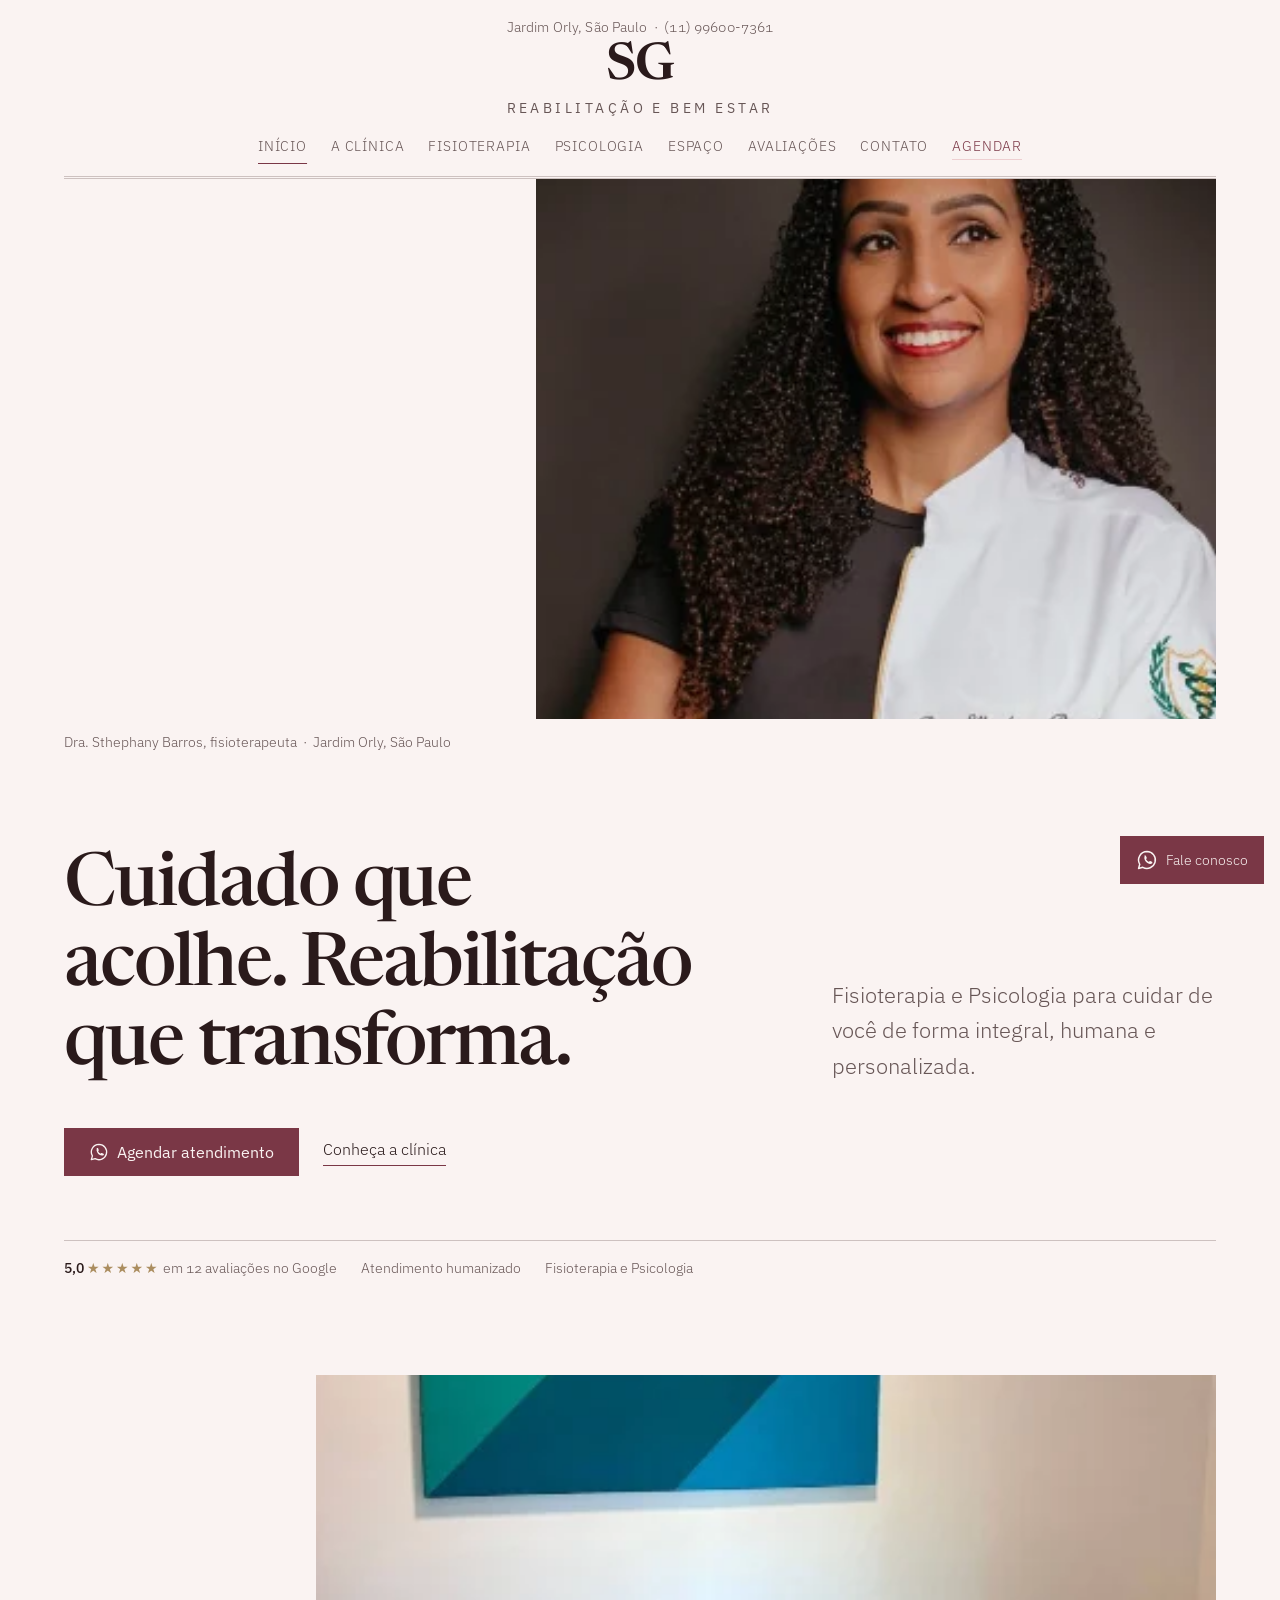
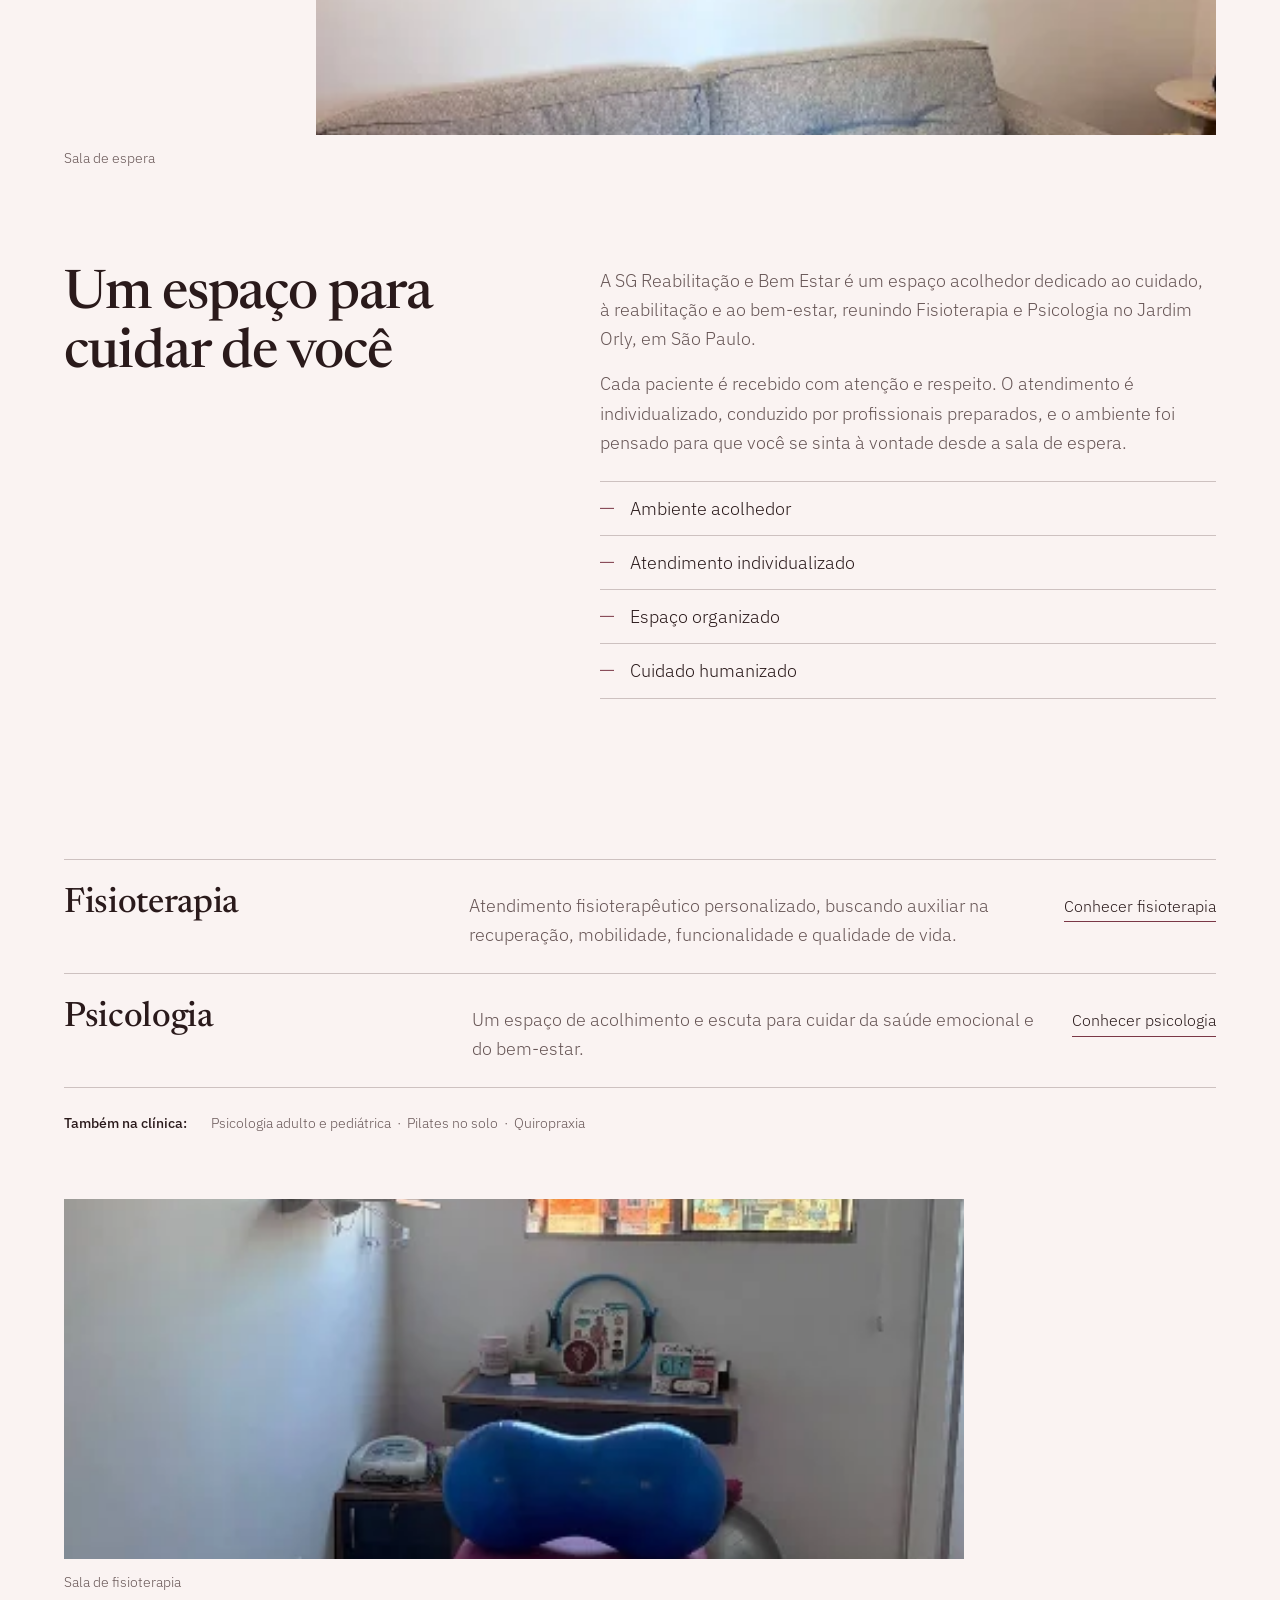
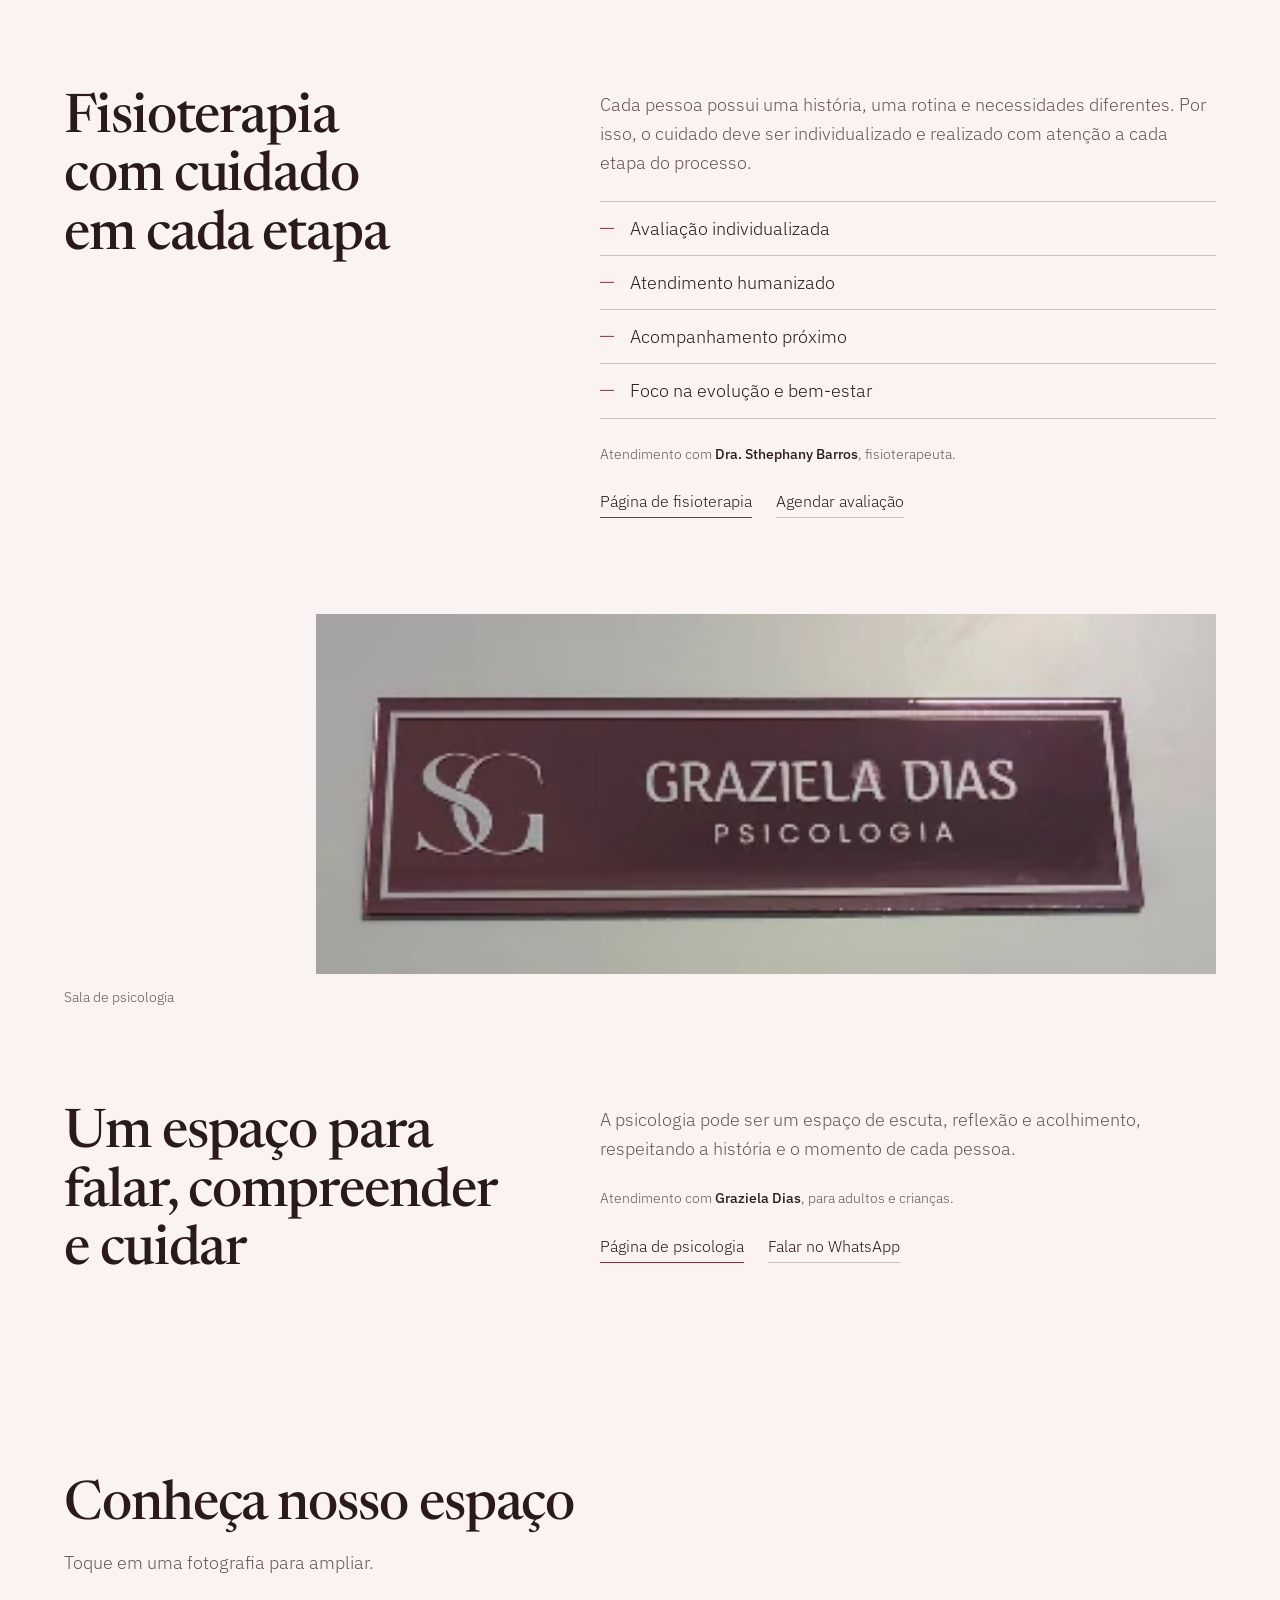
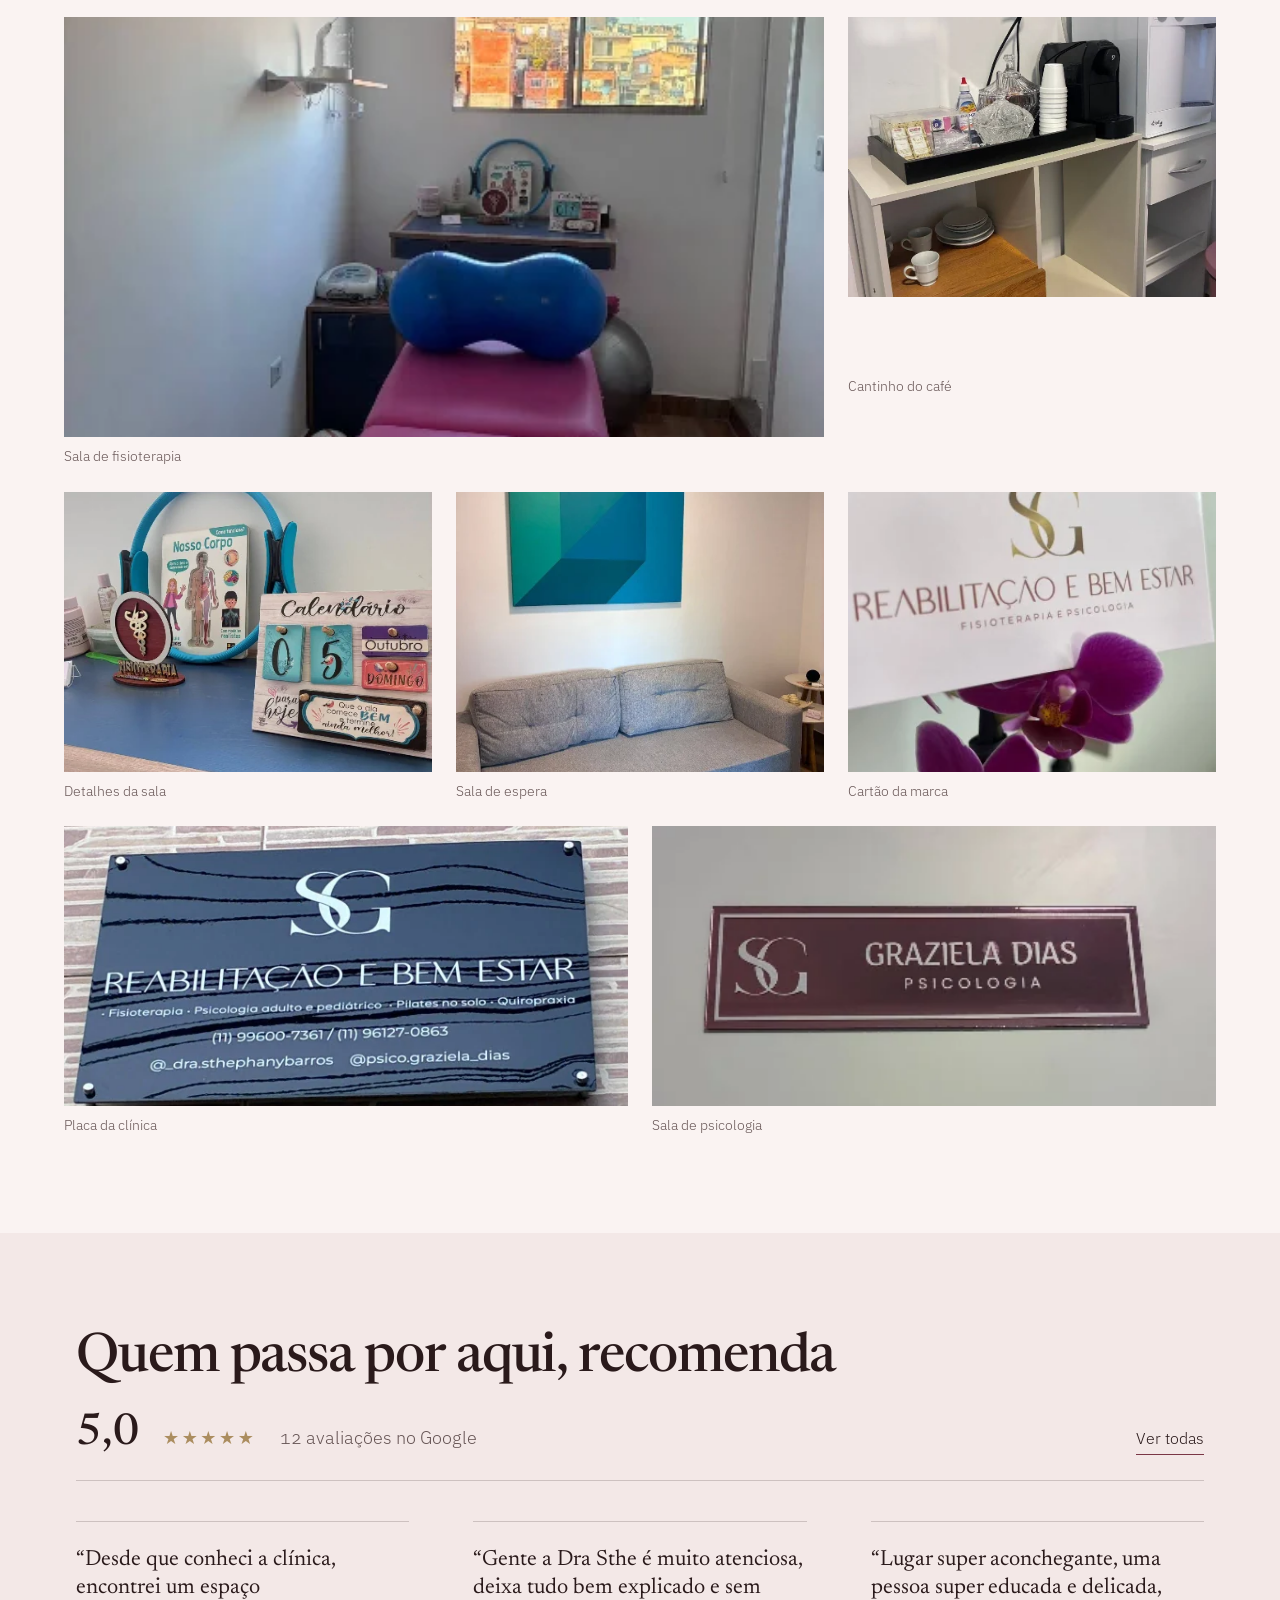
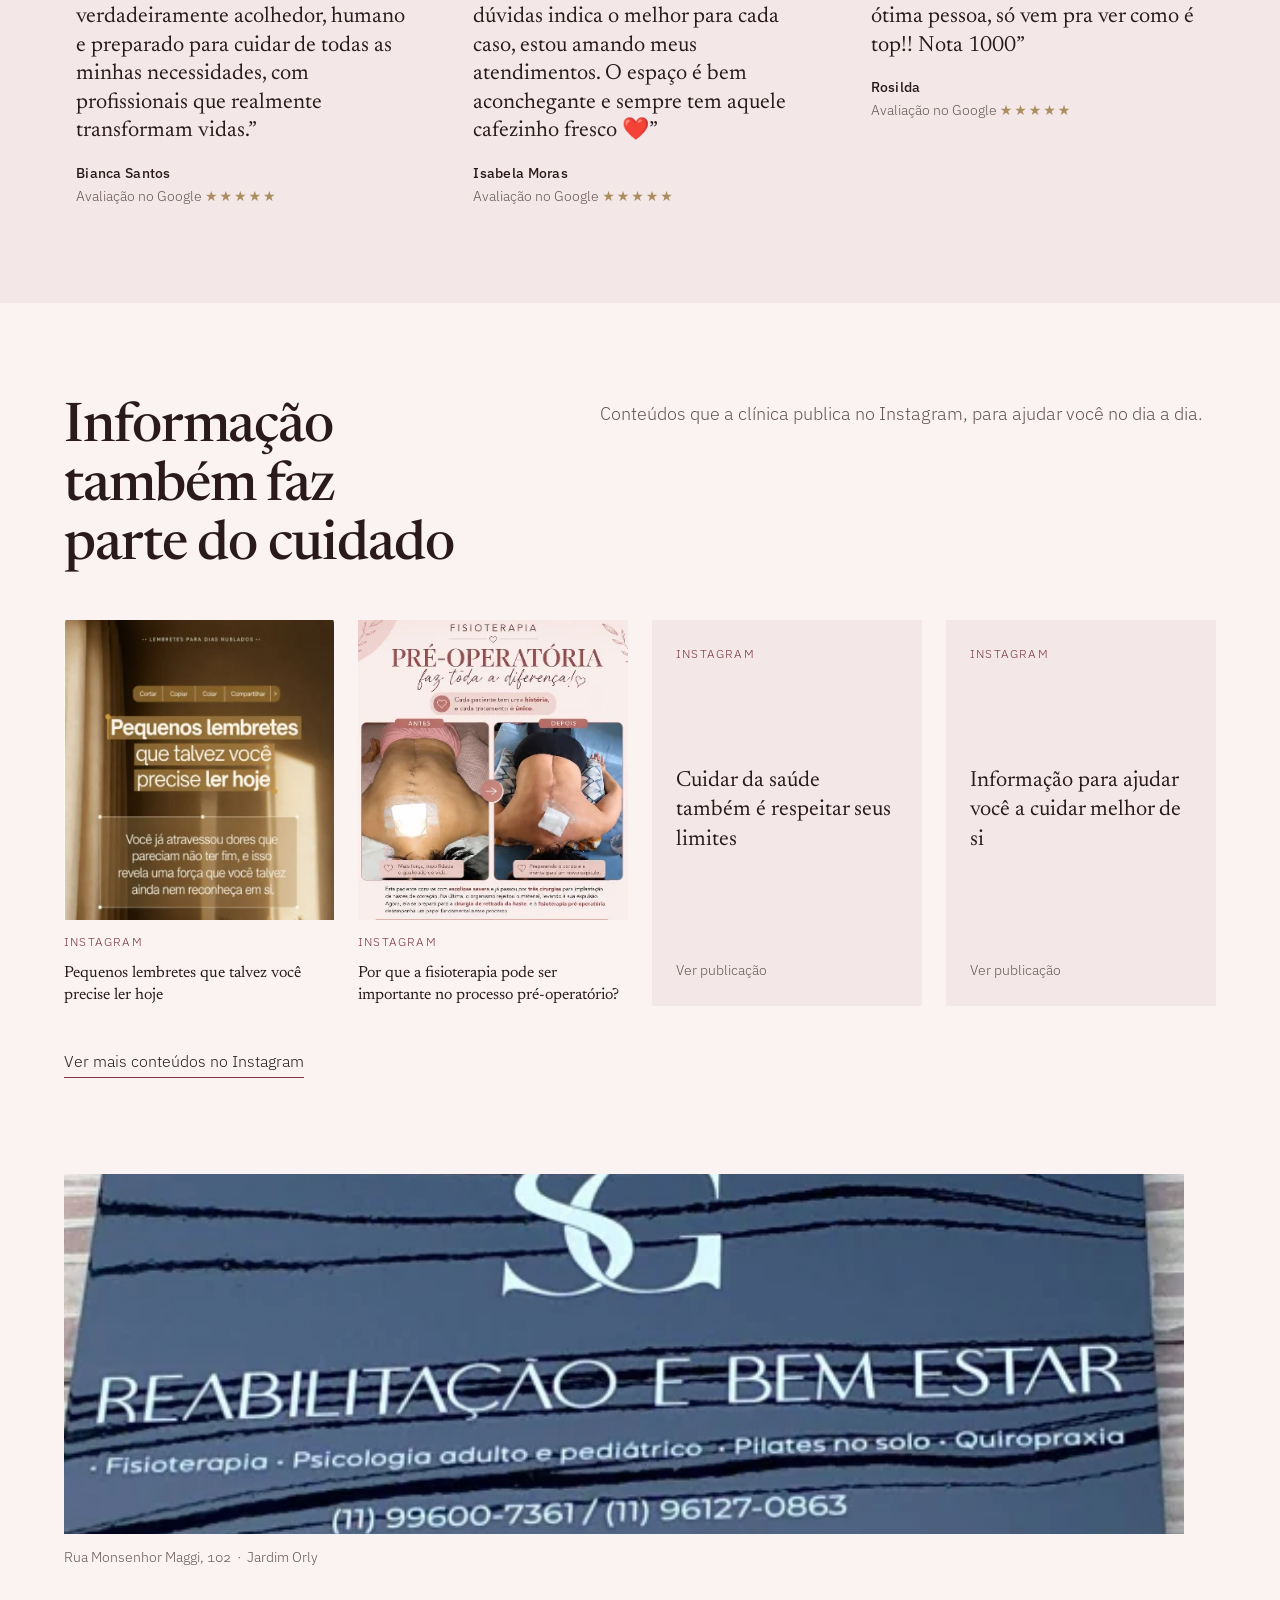
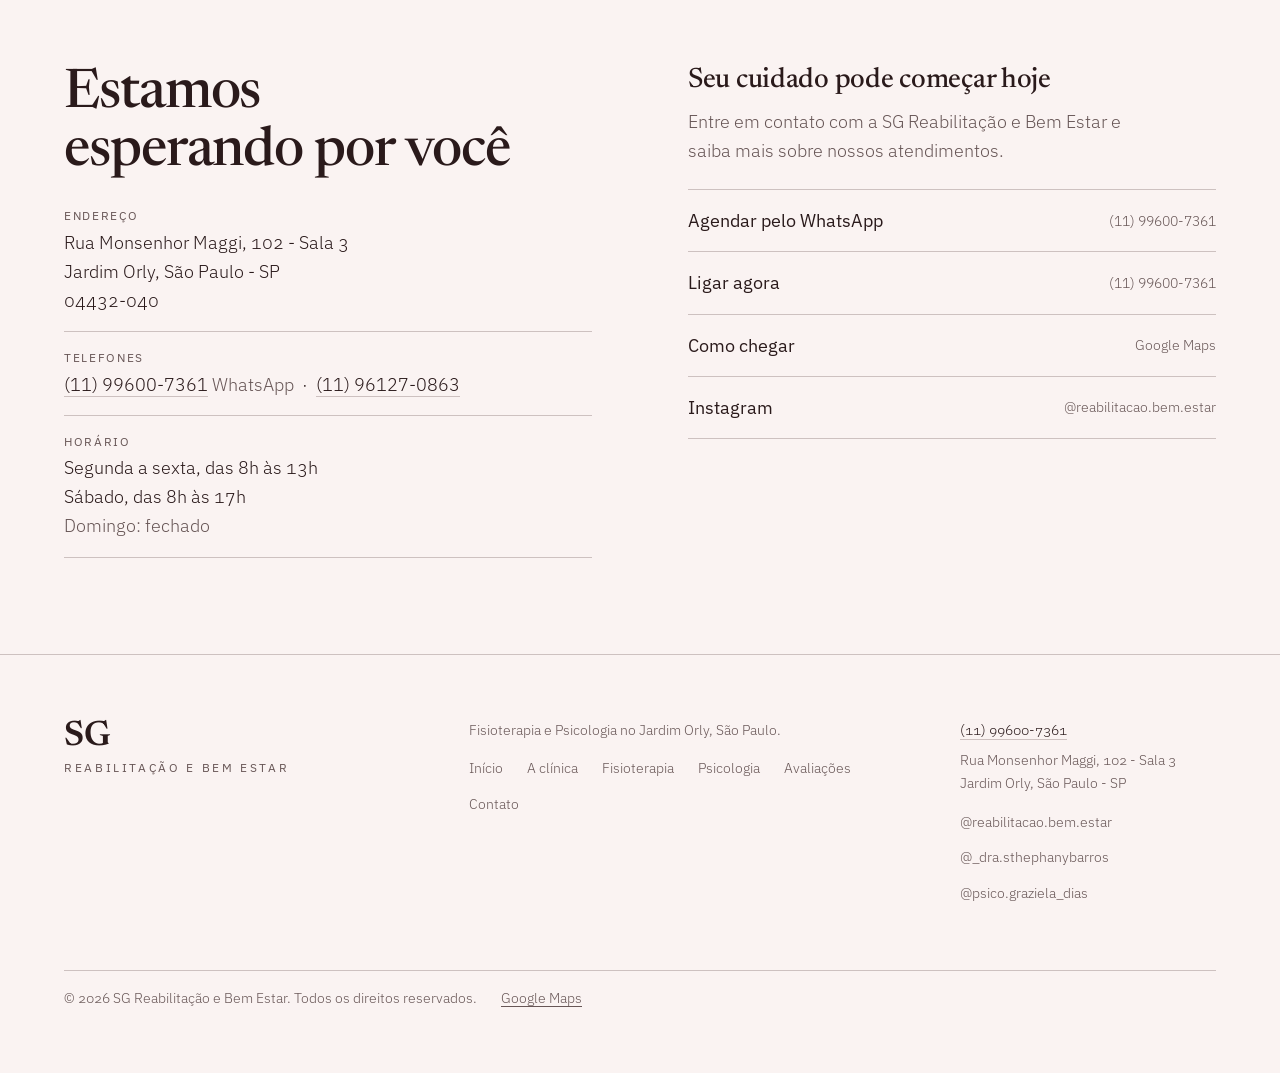
==== index.html @ 6c5cf3f4 "Site da SG Reabilitação e Bem Estar Site estático de três páginas (início, fisioterapia, psicologia)" ====
<!DOCTYPE html>
<html lang="pt-BR">
<head>
<meta charset="UTF-8">
<meta name="viewport" content="width=device-width, initial-scale=1, viewport-fit=cover">
<title>Fisioterapia e Psicologia no Jardim Orly | SG Reabilitação e Bem Estar</title>
<meta name="description" content="Clínica de fisioterapia e psicologia no Jardim Orly, São Paulo. Atendimento adulto e pediátrico, pilates no solo e quiropraxia. Nota 5,0 no Google. Agende: (11) 99600-7361.">
<meta name="theme-color" content="#F8F3F0">
<link rel="canonical" href="https://ricbenedicto.github.io/sg-reabilitacao/">
<meta property="og:type" content="website">
<meta property="og:locale" content="pt_BR">
<meta property="og:url" content="https://ricbenedicto.github.io/sg-reabilitacao/">
<meta property="og:site_name" content="SG Reabilitação e Bem Estar">
<meta property="og:title" content="Fisioterapia e Psicologia no Jardim Orly | SG Reabilitação e Bem Estar">
<meta property="og:description" content="Clínica de fisioterapia e psicologia no Jardim Orly, São Paulo. Atendimento adulto e pediátrico, pilates no solo e quiropraxia. Nota 5,0 no Google. Agende: (11) 99600-7361.">
<meta property="og:image" content="https://ricbenedicto.github.io/sg-reabilitacao/imagens/fachada.webp">
<meta name="twitter:card" content="summary_large_image">
<link rel="icon" href="favicon.svg" type="image/svg+xml">
<link rel="manifest" href="manifest.webmanifest">
<link rel="apple-touch-icon" href="icones/apple-touch-icon.png">
<meta name="apple-mobile-web-app-capable" content="yes">
<meta name="apple-mobile-web-app-status-bar-style" content="default">
<meta name="apple-mobile-web-app-title" content="SG Reabilitação">
<meta name="mobile-web-app-capable" content="yes">
<link rel="preconnect" href="https://fonts.googleapis.com">
<link rel="preconnect" href="https://fonts.gstatic.com" crossorigin>
<link href="https://fonts.googleapis.com/css2?family=Newsreader:opsz,wght@6..72,400;6..72,500;6..72,600&family=IBM+Plex+Sans:wght@300;400;500&display=swap" rel="stylesheet">
<link rel="stylesheet" href="styles.css">
<link rel="preload" as="image" href="imagens/dra-sthephany.webp" fetchpriority="high">
<script type="application/ld+json">
{
  "@context": "https://schema.org",
  "@type": "MedicalClinic",
  "@id": "https://ricbenedicto.github.io/sg-reabilitacao/#clinica",
  "name": "SG Reabilitação e Bem Estar",
  "url": "https://ricbenedicto.github.io/sg-reabilitacao/",
  "description": "Clínica de Fisioterapia e Psicologia no Jardim Orly, São Paulo - SP. Fisioterapia, psicologia adulto e pediátrica, pilates no solo e quiropraxia.",
  "image": "https://ricbenedicto.github.io/sg-reabilitacao/imagens/fachada.webp",
  "medicalSpecialty": ["PhysicalTherapy", "Psychiatric"],
  "telephone": ["+55 11 99600-7361", "+55 11 96127-0863"],
  "sameAs": [
    "https://www.instagram.com/reabilitacao.bem.estar/",
    "https://www.instagram.com/_dra.sthephanybarros/",
    "https://www.instagram.com/psico.graziela_dias/"
  ],
  "address": {
    "@type": "PostalAddress",
    "streetAddress": "Rua Monsenhor Maggi, 102 - Sala 3",
    "addressLocality": "São Paulo",
    "addressRegion": "SP",
    "postalCode": "04432-040",
    "addressCountry": "BR"
  },
  "areaServed": ["Jardim Orly", "Jardim Aeroporto", "Campo Belo", "São Paulo"],
  "hasMap": "https://www.google.com/maps/search/?api=1&query=Rua+Monsenhor+Maggi%2C+102+-+Jardim+Orly%2C+S%C3%A3o+Paulo+-+SP%2C+04432-040",
  "availableService": [
    { "@type": "MedicalTherapy", "name": "Fisioterapia", "url": "https://ricbenedicto.github.io/sg-reabilitacao/fisioterapia.html" },
    { "@type": "MedicalTherapy", "name": "Psicologia adulto e pediátrica", "url": "https://ricbenedicto.github.io/sg-reabilitacao/psicologia.html" },
    { "@type": "MedicalTherapy", "name": "Pilates no solo" },
    { "@type": "MedicalTherapy", "name": "Quiropraxia" }
  ],
  "aggregateRating": { "@type": "AggregateRating", "ratingValue": "5.0", "reviewCount": "12", "bestRating": "5" },
  "openingHoursSpecification": [
    { "@type": "OpeningHoursSpecification",
      "dayOfWeek": ["Monday","Tuesday","Wednesday","Thursday","Friday"],
      "opens": "08:00", "closes": "13:00" },
    { "@type": "OpeningHoursSpecification",
      "dayOfWeek": "Saturday", "opens": "08:00", "closes": "17:00" }
  ]
}
</script>
</head>
<body>
<a class="skip" href="#inicio">Pular para o conteúdo</a>
<svg width="0" height="0" style="position:absolute" aria-hidden="true">
  <symbol id="i-wa" viewBox="0 0 24 24"><path d="M12 2.8a9.2 9.2 0 0 0-7.9 13.9L2.8 21.2l4.6-1.2A9.2 9.2 0 1 0 12 2.8z" fill="none" stroke="currentColor" stroke-width="1.6" stroke-linejoin="round"/><path d="M9 7.6c.2-.4.5-.4.8-.4h.5c.2 0 .4 0 .6.4l.8 1.9c.1.2.1.4 0 .6l-.6.8c-.1.2-.1.4 0 .5.6 1 1.5 1.9 2.5 2.5.2.1.4.1.5 0l.8-.6c.2-.1.4-.2.6-.1l1.9.8c.3.1.4.3.4.5v.5c0 .3-.1.6-.5.9-.5.3-1.2.5-2 .4-3.1-.4-5.8-3.1-6.2-6.2-.1-.8.1-1.5.4-2z" fill="currentColor"/></symbol>
  <symbol id="i-close" viewBox="0 0 24 24"><path d="M6 6l12 12M18 6 6 18" stroke="currentColor" stroke-width="1.5" stroke-linecap="round"/></symbol>
  <symbol id="i-prev" viewBox="0 0 24 24"><path d="M15 5l-7 7 7 7" fill="none" stroke="currentColor" stroke-width="1.5" stroke-linecap="round" stroke-linejoin="round"/></symbol>
  <symbol id="i-next" viewBox="0 0 24 24"><path d="M9 5l7 7-7 7" fill="none" stroke="currentColor" stroke-width="1.5" stroke-linecap="round" stroke-linejoin="round"/></symbol>
</svg>
<header class="mast enter" style="--i:0">
  <p class="mast__line">Jardim Orly, São Paulo &nbsp;·&nbsp; <a href="tel:+5511996007361">(11) 99600-7361</a></p>
  <a class="mast__word" href="#inicio">SG<span>Reabilitação e Bem Estar</span></a>
  <nav class="mast__nav" aria-label="Seções do site">
    <ul>
      <li><a href="#inicio">Início</a></li>
      <li><a href="#clinica">A clínica</a></li>
      <li><a href="#fisioterapia">Fisioterapia</a></li>
      <li><a href="#psicologia">Psicologia</a></li>
      <li><a href="#espaco">Espaço</a></li>
      <li><a href="#avaliacoes">Avaliações</a></li>
      <li><a href="#contato">Contato</a></li>
      <li><a class="is-cta" data-wa="Olá! Gostaria de agendar um atendimento na SG Reabilitação e Bem Estar." href="https://wa.me/5511996007361" target="_blank" rel="noopener">Agendar</a></li>
    </ul>
  </nav>
  <hr class="mast__rule" aria-hidden="true">
</header>
<main id="inicio">

  <!-- Fold 1 · fotografia -->
  <figure class="photo photo--hero enter" style="--i:1">
    <span class="frame"><img src="imagens/dra-sthephany.webp" fetchpriority="high" alt="Dra. Sthephany Barros, fisioterapeuta da SG Reabilitação e Bem Estar, no Jardim Orly, São Paulo" width="335" height="419" decoding="async"></span>
    <figcaption class="cap">
      Dra. Sthephany Barros, fisioterapeuta &nbsp;·&nbsp; Jardim Orly, São Paulo
    </figcaption>
  </figure>

  <!-- Fold 2 · abertura -->
  <section class="fold gut enter" style="--i:2" aria-labelledby="t-inicio">
    <div class="open">
      <h1 id="t-inicio">Cuidado que acolhe. Reabilitação que transforma.</h1>
      <p class="lede">Fisioterapia e Psicologia para cuidar de você de forma integral, humana e personalizada.</p>
    </div>
    <div class="actions">
      <a class="btn" data-wa="Olá! Gostaria de agendar um atendimento na SG Reabilitação e Bem Estar." href="https://wa.me/5511996007361" target="_blank" rel="noopener"><svg aria-hidden="true"><use href="#i-wa"/></svg>Agendar atendimento</a>
      <a class="link" href="#clinica">Conheça a clínica</a>
    </div>
    <p class="creds">
      <span><b>5,0</b> <span class="stars" aria-hidden="true">★★★★★</span> em 12 avaliações no Google</span>
      <span>Atendimento humanizado</span>
      <span>Fisioterapia e Psicologia</span>
    </p>
  </section>

  <!-- Fold 3 · fotografia -->
  <figure class="photo photo--band photo--right">
    <span class="frame"><img src="imagens/sofa.webp" alt="Sala de espera da SG Reabilitação e Bem Estar, com sofá cinza e quadro na parede" width="447" height="390" loading="lazy" decoding="async"></span>
    <figcaption class="cap">Sala de espera</figcaption>
  </figure>

  <!-- Fold 4 · a clínica -->
  <section class="fold gut" id="clinica" aria-labelledby="t-clinica">
    <div class="prose prose--offset">
      <h2 id="t-clinica">Um espaço para cuidar de você</h2>
      <div class="prose__body">
        <p>A SG Reabilitação e Bem Estar é um espaço acolhedor dedicado ao cuidado, à reabilitação e ao bem-estar, reunindo Fisioterapia e Psicologia no Jardim Orly, em São Paulo.</p>
        <p style="margin-top:var(--space-md)">Cada paciente é recebido com atenção e respeito. O atendimento é individualizado, conduzido por profissionais preparados, e o ambiente foi pensado para que você se sinta à vontade desde a sala de espera.</p>
        <ul class="list">
          <li>Ambiente acolhedor</li>
          <li>Atendimento individualizado</li>
          <li>Espaço organizado</li>
          <li>Cuidado humanizado</li>
        </ul>
      </div>
    </div>
  </section>

  <!-- Fold 5 · índice de atendimentos -->
  <section class="fold--tight gut" aria-labelledby="t-atend">
    <h2 id="t-atend" class="sr-only">Como podemos cuidar de você</h2>
    <div class="index">
      <div class="index__row">
        <h3>Fisioterapia</h3>
        <p>Atendimento fisioterapêutico personalizado, buscando auxiliar na recuperação, mobilidade, funcionalidade e qualidade de vida.</p>
        <a class="link" href="fisioterapia.html">Conhecer fisioterapia</a>
      </div>
      <div class="index__row">
        <h3>Psicologia</h3>
        <p>Um espaço de acolhimento e escuta para cuidar da saúde emocional e do bem-estar.</p>
        <a class="link" href="psicologia.html">Conhecer psicologia</a>
      </div>
    </div>
    <p class="also"><b>Também na clínica:</b> Psicologia adulto e pediátrica &nbsp;·&nbsp; Pilates no solo &nbsp;·&nbsp; Quiropraxia</p>
  </section>

  <!-- Fold 6 · fotografia -->
  <figure class="photo photo--band">
    <span class="frame"><img src="imagens/sala-fisio.webp" alt="Sala de fisioterapia da SG Reabilitação e Bem Estar, com maca, bola suíça e equipamentos" width="449" height="386" loading="lazy" decoding="async"></span>
    <figcaption class="cap">Sala de fisioterapia</figcaption>
  </figure>

  <!-- Fold 7 · fisioterapia -->
  <section class="fold gut" id="fisioterapia" aria-labelledby="t-fisio">
    <div class="prose prose--offset">
      <h2 id="t-fisio">Fisioterapia com cuidado em cada etapa</h2>
      <div class="prose__body">
        <p>Cada pessoa possui uma história, uma rotina e necessidades diferentes. Por isso, o cuidado deve ser individualizado e realizado com atenção a cada etapa do processo.</p>
        <ul class="list">
          <li>Avaliação individualizada</li>
          <li>Atendimento humanizado</li>
          <li>Acompanhamento próximo</li>
          <li>Foco na evolução e bem-estar</li>
        </ul>
        <p class="sig">Atendimento com <b>Dra. Sthephany Barros</b>, fisioterapeuta.</p>
        <p class="actions" style="margin-top:var(--space-lg)">
          <a class="link" href="fisioterapia.html">Página de fisioterapia</a>
          <a class="link link--quiet" data-wa="Olá! Gostaria de agendar uma avaliação de fisioterapia na SG Reabilitação e Bem Estar." href="https://wa.me/5511996007361" target="_blank" rel="noopener">Agendar avaliação</a>
        </p>
      </div>
    </div>
  </section>

  <!-- Fold 8 · fotografia -->
  <figure class="photo photo--band photo--right">
    <span class="frame"><img src="imagens/placa-graziela.webp" alt="Placa na porta da sala de psicologia: SG, Graziela Dias, Psicologia" width="390" height="210" loading="lazy" decoding="async"></span>
    <figcaption class="cap">Sala de psicologia</figcaption>
  </figure>

  <!-- Fold 9 · psicologia -->
  <section class="fold gut" id="psicologia" aria-labelledby="t-psico">
    <div class="prose prose--offset">
      <h2 id="t-psico">Um espaço para falar, compreender e cuidar</h2>
      <div class="prose__body">
        <p>A psicologia pode ser um espaço de escuta, reflexão e acolhimento, respeitando a história e o momento de cada pessoa.</p>
        <p class="sig">Atendimento com <b>Graziela Dias</b>, para adultos e crianças.</p>
        <p class="actions" style="margin-top:var(--space-lg)">
          <a class="link" href="psicologia.html">Página de psicologia</a>
          <a class="link link--quiet" data-wa="Olá! Gostaria de saber mais sobre o atendimento de psicologia da SG Reabilitação e Bem Estar." href="https://wa.me/5511996007361" target="_blank" rel="noopener">Falar no WhatsApp</a>
        </p>
      </div>
    </div>
  </section>

  <!-- Fold 10 · pranchas do espaço -->
  <section class="fold gut" id="espaco" aria-labelledby="t-espaco">
    <h2 id="t-espaco">Conheça nosso espaço</h2>
    <p class="muted" style="margin-top:var(--space-sm);max-width:44ch">Toque em uma fotografia para ampliar.</p>
    <div class="plates" style="margin-top:var(--space-xl)">
      <button class="plate" type="button" data-cap="Sala de fisioterapia">
        <img src="imagens/sala-fisio.webp" alt="Sala de fisioterapia com maca, bola suíça e equipamentos" width="449" height="386" loading="lazy" decoding="async">
        <figcaption>Sala de fisioterapia</figcaption>
      </button>
      <button class="plate" type="button" data-cap="Cantinho do café">
        <img src="imagens/cafe.webp" alt="Cantinho do café da clínica, com máquina de café, xícaras e purificador de água" width="449" height="391" loading="lazy" decoding="async">
        <figcaption>Cantinho do café</figcaption>
      </button>
      <button class="plate" type="button" data-cap="Detalhes da sala">
        <img src="imagens/detalhes.webp" alt="Detalhes da sala: anel de pilates, livro sobre o corpo humano e calendário decorativo" width="447" height="390" loading="lazy" decoding="async">
        <figcaption>Detalhes da sala</figcaption>
      </button>
      <button class="plate" type="button" data-cap="Sala de espera">
        <img src="imagens/sofa.webp" alt="Sala de espera com sofá cinza e quadro em tons de azul e verde" width="447" height="390" loading="lazy" decoding="async">
        <figcaption>Sala de espera</figcaption>
      </button>
      <button class="plate" type="button" data-cap="Cartão da marca">
        <img src="imagens/logo-orquidea.webp" alt="Cartão com o logotipo da SG Reabilitação e Bem Estar ao lado de orquídeas" width="335" height="419" loading="lazy" decoding="async">
        <figcaption>Cartão da marca</figcaption>
      </button>
      <button class="plate" type="button" data-cap="Placa da clínica">
        <img src="imagens/fachada.webp" alt="Placa da SG Reabilitação e Bem Estar na fachada, com os atendimentos e os telefones" width="600" height="305" loading="lazy" decoding="async">
        <figcaption>Placa da clínica</figcaption>
      </button>
      <button class="plate" type="button" data-cap="Sala de psicologia">
        <img src="imagens/placa-graziela.webp" alt="Placa da sala de psicologia de Graziela Dias" width="390" height="210" loading="lazy" decoding="async">
        <figcaption>Sala de psicologia</figcaption>
      </button>
    </div>
  </section>

  <!-- Fold 11 · avaliações -->
  <section class="fold gut reviews" id="avaliacoes" aria-labelledby="t-aval">
    <h2 id="t-aval">Quem passa por aqui, recomenda</h2>
    <p class="score" style="margin-top:var(--space-lg)">
      <span class="score__n">5,0</span>
      <span class="stars" aria-hidden="true">★★★★★</span>
      <span class="muted">12 avaliações no Google</span>
      <a class="link" style="margin-inline-start:auto" href="https://www.google.com/maps/search/?api=1&amp;query=SG+Reabilita%C3%A7%C3%A3o+e+Bem+Estar+Rua+Monsenhor+Maggi+102+Jardim+Orly+S%C3%A3o+Paulo" target="_blank" rel="noopener">Ver todas</a>
    </p>
    <div class="quotes" style="margin-top:var(--space-xl)">
      <figure class="quote">
        <blockquote>“Desde que conheci a clínica, encontrei um espaço verdadeiramente acolhedor, humano e preparado para cuidar de todas as minhas necessidades, com profissionais que realmente transformam vidas.”</blockquote>
        <figcaption><b>Bianca Santos</b> Avaliação no Google <span class="stars" aria-label="5 estrelas">★★★★★</span></figcaption>
      </figure>
      <figure class="quote">
        <blockquote>“Gente a Dra Sthe é muito atenciosa, deixa tudo bem explicado e sem dúvidas indica o melhor para cada caso, estou amando meus atendimentos. O espaço é bem aconchegante e sempre tem aquele cafezinho fresco ❤️”</blockquote>
        <figcaption><b>Isabela Moras</b> Avaliação no Google <span class="stars" aria-label="5 estrelas">★★★★★</span></figcaption>
      </figure>
      <figure class="quote">
        <blockquote>“Lugar super aconchegante, uma pessoa super educada e delicada, ótima pessoa, só vem pra ver como é top!! Nota 1000”</blockquote>
        <figcaption><b>Rosilda</b> Avaliação no Google <span class="stars" aria-label="5 estrelas">★★★★★</span></figcaption>
      </figure>
    </div>
  </section>

  <!-- Fold 12 · conteúdos -->
  <section class="fold gut" id="conteudos" aria-labelledby="t-conteudos">
    <div class="prose prose--offset">
      <h2 id="t-conteudos">Informação também faz parte do cuidado</h2>
      <div class="prose__body">
        <p>Conteúdos que a clínica publica no Instagram, para ajudar você no dia a dia.</p>
      </div>
    </div>
    <div class="posts" style="margin-top:var(--space-xl)">
      <a class="post" data-instagram href="https://www.instagram.com/reabilitacao.bem.estar/" target="_blank" rel="noopener">
        <img src="imagens/post-lembretes.webp" alt="Publicação “Pequenos lembretes que talvez você precise ler hoje”" width="337" height="441" loading="lazy" decoding="async">
        <span class="n">Instagram</span>
        <span class="post__title">Pequenos lembretes que talvez você precise ler hoje</span>
      </a>
      <a class="post" data-instagram href="https://www.instagram.com/reabilitacao.bem.estar/" target="_blank" rel="noopener">
        <img src="imagens/post-preop.webp" alt="Publicação sobre fisioterapia pré-operatória" width="335" height="441" loading="lazy" decoding="async">
        <span class="n">Instagram</span>
        <span class="post__title">Por que a fisioterapia pode ser importante no processo pré-operatório?</span>
      </a>
      <a class="post post--text" data-instagram href="https://www.instagram.com/reabilitacao.bem.estar/" target="_blank" rel="noopener">
        <span class="n">Instagram</span>
        <span class="post__title" style="font-size:var(--text-lg)">Cuidar da saúde também é respeitar seus limites</span>
        <span class="muted" style="font-size:var(--text-sm)">Ver publicação</span>
      </a>
      <a class="post post--text" data-instagram href="https://www.instagram.com/reabilitacao.bem.estar/" target="_blank" rel="noopener">
        <span class="n">Instagram</span>
        <span class="post__title" style="font-size:var(--text-lg)">Informação para ajudar você a cuidar melhor de si</span>
        <span class="muted" style="font-size:var(--text-sm)">Ver publicação</span>
      </a>
    </div>
    <p style="margin-top:var(--space-xl)"><a class="link" data-instagram href="https://www.instagram.com/reabilitacao.bem.estar/" target="_blank" rel="noopener">Ver mais conteúdos no Instagram</a></p>
  </section>

  <!-- Fold 13 · fotografia -->
  <figure class="photo photo--band photo--wide">
    <span class="frame"><img src="imagens/fachada.webp" alt="Fachada da SG Reabilitação e Bem Estar na Rua Monsenhor Maggi, Jardim Orly" width="600" height="305" loading="lazy" decoding="async"></span>
    <figcaption class="cap">Rua Monsenhor Maggi, 102 &nbsp;·&nbsp; Jardim Orly</figcaption>
  </figure>

  <!-- Fold 14 · contato -->
  <section class="fold gut" id="contato" aria-labelledby="t-contato">
    <div class="contact">
      <div>
        <h2 id="t-contato">Estamos esperando por você</h2>
        <ul class="facts">
          <li>
            <span class="label">Endereço</span>
            <address>Rua Monsenhor Maggi, 102 - Sala 3<br>Jardim Orly, São Paulo - SP<br>04432-040</address>
          </li>
          <li>
            <span class="label">Telefones</span>
            <span><a href="tel:+5511996007361">(11) 99600-7361</a> <span class="muted">WhatsApp</span> &nbsp;·&nbsp; <a href="tel:+5511961270863">(11) 96127-0863</a></span>
          </li>
          <li>
            <span class="label">Horário</span>
            <span>Segunda a sexta, das 8h às 13h<br>Sábado, das 8h às 17h<br><span class="muted">Domingo: fechado</span></span>
          </li>
        </ul>
      </div>
      <div>
        <h3 style="margin-bottom:var(--space-sm)">Seu cuidado pode começar hoje</h3>
        <p style="margin:var(--space-sm) 0 var(--space-lg);color:var(--color-muted);max-width:40ch">Entre em contato com a SG Reabilitação e Bem Estar e saiba mais sobre nossos atendimentos.</p>
        <ul class="ways">
          <li><a data-wa="Olá! Gostaria de agendar um atendimento na SG Reabilitação e Bem Estar." href="https://wa.me/5511996007361" target="_blank" rel="noopener"><b>Agendar pelo WhatsApp</b> <span>(11) 99600-7361</span></a></li>
          <li><a href="tel:+5511996007361"><b>Ligar agora</b> <span>(11) 99600-7361</span></a></li>
          <li><a href="https://www.google.com/maps/dir/?api=1&amp;destination=Rua+Monsenhor+Maggi%2C+102+-+Jardim+Orly%2C+S%C3%A3o+Paulo+-+SP%2C+04432-040" target="_blank" rel="noopener"><b>Como chegar</b> <span>Google Maps</span></a></li>
          <li><a data-instagram href="https://www.instagram.com/reabilitacao.bem.estar/" target="_blank" rel="noopener"><b>Instagram</b> <span>@reabilitacao.bem.estar</span></a></li>
        </ul>
        <!--
          MAPA: ao publicar no domínio da clínica, cole aqui o mapa do Google:
          <iframe src="https://www.google.com/maps?q=Rua+Monsenhor+Maggi,+102+-+Jardim+Orly,+S%C3%A3o+Paulo+-+SP,+04432-040&output=embed"
            title="Mapa: SG Reabilitação e Bem Estar" loading="lazy" style="border:0;width:100%;min-height:320px"></iframe>
        -->
      </div>
    </div>
  </section>
</main>
<footer class="foot">
  <p class="foot__word">SG<span>Reabilitação e Bem Estar</span></p>
  <div>
    <p class="muted" style="font-size:var(--text-sm)">Fisioterapia e Psicologia no Jardim Orly, São Paulo.</p>
    <p class="foot__links" style="margin-top:var(--space-md)">
      <a href="#inicio">Início</a>
      <a href="#clinica">A clínica</a>
      <a href="#fisioterapia">Fisioterapia</a>
      <a href="#psicologia">Psicologia</a>
      <a href="#avaliacoes">Avaliações</a>
      <a href="#contato">Contato</a>
    </p>
  </div>
  <div>
    <p style="font-size:var(--text-sm)"><a href="tel:+5511996007361" style="text-decoration:none;border-bottom:1px solid var(--color-rule)">(11) 99600-7361</a></p>
    <address style="font-style:normal;font-size:var(--text-sm);color:var(--color-muted);margin-top:var(--space-xs)">Rua Monsenhor Maggi, 102 - Sala 3<br>Jardim Orly, São Paulo - SP</address>
    <p class="foot__links" style="margin-top:var(--space-md)">
      <a data-instagram href="https://www.instagram.com/reabilitacao.bem.estar/" target="_blank" rel="noopener">@reabilitacao.bem.estar</a>
      <a href="https://www.instagram.com/_dra.sthephanybarros/" target="_blank" rel="noopener">@_dra.sthephanybarros</a>
      <a href="https://www.instagram.com/psico.graziela_dias/" target="_blank" rel="noopener">@psico.graziela_dias</a>
    </p>
  </div>
  <p class="foot__bottom">
    <span>© 2026 SG Reabilitação e Bem Estar. Todos os direitos reservados.</span>
    <a href="https://www.google.com/maps/search/?api=1&amp;query=Rua+Monsenhor+Maggi%2C+102+-+Jardim+Orly%2C+S%C3%A3o+Paulo+-+SP%2C+04432-040" target="_blank" rel="noopener" style="color:inherit">Google Maps</a>
  </p>
</footer>
<div class="update" id="update" role="status" aria-live="polite">
  <span>Uma versão mais nova do site está pronta.</span>
  <button type="button" id="update-go">Atualizar</button>
  <button type="button" class="update__x" id="update-no" aria-label="Agora não">Agora não</button>
</div>

<a class="wa" data-wa="Olá! Gostaria de saber mais sobre os atendimentos da SG Reabilitação e Bem Estar." href="https://wa.me/5511996007361" target="_blank" rel="noopener" aria-label="Conversar pelo WhatsApp">
  <svg aria-hidden="true"><use href="#i-wa"/></svg><span>Fale conosco</span>
</a>
<div class="lb" id="lb" role="dialog" aria-modal="true" aria-label="Fotografia ampliada">
  <div class="lb__bar">
    <span class="lb__cap" id="lb-cap"></span>
    <button class="lb__btn" type="button" id="lb-close" aria-label="Fechar"><svg aria-hidden="true"><use href="#i-close"/></svg></button>
  </div>
  <div class="lb__stage" id="lb-stage"></div>
  <div class="lb__nav">
    <button class="lb__btn" type="button" id="lb-prev" aria-label="Fotografia anterior"><svg aria-hidden="true"><use href="#i-prev"/></svg></button>
    <button class="lb__btn" type="button" id="lb-next" aria-label="Próxima fotografia"><svg aria-hidden="true"><use href="#i-next"/></svg></button>
  </div>
</div>
<script src="app.js" defer></script>
</body>
</html>
---- styles.css ----
/* Hallmark · genre: editorial · macrostructure: Photographic · theme: custom
 * vibe: "clínica boutique, orquídea, latão, cuidado silencioso"
 * paper oklch(97% 0.008 25) · accent oklch(43% 0.095 8) rosa-vinho · display Fraunces + body IBM Plex Sans
 * axes: light paper / roman-serif display / warm accent
 * enrichment: none — fotografia real · nav: N6 masthead · footer: Ft1 mast-headed
 * pre-emit critique: P4 H5 E4 S5 R4 V5
 */

:root{
  /* colour */
  --color-paper:   oklch(97% 0.008 25);
  --color-paper-2: oklch(94% 0.012 25);
  --color-paper-3: oklch(90% 0.018 20);
  --color-rule:    oklch(82% 0.014 20);
  --color-muted:   oklch(47% 0.022 20);
  --color-ink:     oklch(24% 0.026 18);
  --color-accent:  oklch(43% 0.095 8);
  --color-accent-soft: oklch(88% 0.035 12);
  --color-brass:   oklch(66% 0.072 78);
  --color-focus:   oklch(43% 0.095 8);
  --color-scrim:   oklch(24% 0.026 18 / .72);

  /* type */
  --font-display:"Newsreader", ui-serif, Georgia, serif;
  --font-body:"IBM Plex Sans", ui-sans-serif, system-ui, sans-serif;
  --text-xs:.75rem; --text-sm:.875rem; --text-base:1rem; --text-md:1.125rem;
  --text-lg:1.375rem; --text-xl:1.75rem; --text-2xl:2.1875rem; --text-3xl:2.75rem;
  --text-display-s:clamp(2.1rem,3.4vw + 1rem,3.4rem);
  --text-display:clamp(2.5rem,5vw + .6rem,4.75rem);

  /* space */
  --space-3xs:.125rem; --space-2xs:.25rem; --space-xs:.5rem; --space-sm:.75rem;
  --space-md:1rem; --space-lg:1.5rem; --space-xl:2.5rem; --space-2xl:4rem;
  --space-3xl:6rem; --space-4xl:9rem;
  --page-gutter:clamp(1.5rem,5vw,4.5rem);
  --measure:68ch;

  /* motion */
  --ease-out:cubic-bezier(.23,1,.32,1);      /* entradas e saídas */
  --ease-in-out:cubic-bezier(.77,0,.175,1);  /* movimento na tela */
  --dur-press:140ms; --dur-micro:160ms; --dur-short:220ms; --dur-long:380ms;

  /* misc */
  --rule-hair:1px;
  --z-raised:10; --z-sticky:200; --z-modal:400;

  box-sizing:border-box;
  padding-top:env(safe-area-inset-top,0px);
  padding-bottom:env(safe-area-inset-bottom,0px);
}
@media (prefers-color-scheme:dark){
  :root:not([data-theme="light"]){
    --color-paper:oklch(16% 0.014 20);
    --color-paper-2:oklch(20% 0.016 20);
    --color-paper-3:oklch(25% 0.020 18);
    --color-rule:oklch(36% 0.016 18);
    --color-muted:oklch(76% 0.018 25);
    --color-ink:oklch(94% 0.010 40);
    --color-accent:oklch(76% 0.075 12);
    --color-accent-soft:oklch(34% 0.045 10);
    --color-brass:oklch(74% 0.065 78);
    --color-focus:oklch(76% 0.075 12);
    --color-scrim:oklch(12% 0.012 20 / .74);
  }
}
:root[data-theme="dark"]{
  --color-paper:oklch(16% 0.014 20); --color-paper-2:oklch(20% 0.016 20);
  --color-paper-3:oklch(25% 0.020 18); --color-rule:oklch(36% 0.016 18);
  --color-muted:oklch(76% 0.018 25); --color-ink:oklch(94% 0.010 40);
  --color-accent:oklch(76% 0.075 12); --color-accent-soft:oklch(34% 0.045 10);
  --color-brass:oklch(74% 0.065 78); --color-focus:oklch(76% 0.075 12);
  --color-scrim:oklch(12% 0.012 20 / .74);
}

*,*::before,*::after{box-sizing:inherit}
::selection{background:var(--color-accent-soft);color:var(--color-ink)}
:root{scrollbar-color:var(--color-rule) var(--color-paper);caret-color:var(--color-accent)}
::-webkit-scrollbar{width:11px;height:11px}
::-webkit-scrollbar-track{background:var(--color-paper)}
::-webkit-scrollbar-thumb{background:var(--color-rule);border:3px solid var(--color-paper);border-radius:99px}
::-webkit-scrollbar-thumb:hover{background:var(--color-muted)}
:where(a){text-underline-offset:.18em;text-decoration-thickness:1px}
html{scroll-behavior:smooth;scroll-padding-top:var(--space-xl);-webkit-text-size-adjust:100%}
body{margin:0;background:var(--color-paper);color:var(--color-ink);
  font-family:var(--font-body);font-weight:300;font-size:var(--text-md);line-height:1.62;
  -webkit-font-smoothing:antialiased;font-variant-numeric:oldstyle-nums}
img{display:block;max-width:100%}
h1,h2,h3{font-family:var(--font-display);font-style:normal;font-weight:500;line-height:1.08;
  letter-spacing:-.02em;margin:0;overflow-wrap:anywhere;min-width:0;text-wrap:balance}
h1{letter-spacing:-.028em}
p{text-wrap:pretty}
h1{font-size:var(--text-display)}
h2{font-size:var(--text-display-s)}
h3{font-size:var(--text-xl);letter-spacing:-.01em}
p{margin:0}
.facts a,.ways a span,.cap b,.score__n{font-variant-numeric:tabular-nums}
a{color:inherit}
:focus-visible{outline:2px solid var(--color-focus);outline-offset:3px}
.sr-only{position:absolute;width:1px;height:1px;overflow:hidden;clip-path:inset(50%);white-space:nowrap}
.skip{position:absolute;left:-999px;top:0;z-index:var(--z-modal);background:var(--color-accent);
  color:var(--color-paper);padding:var(--space-sm) var(--space-md)}
.skip:focus{left:0}
.measure{max-width:var(--measure)}
.muted{color:var(--color-muted)}
.label{font-size:var(--text-xs);letter-spacing:.14em;text-transform:uppercase;color:var(--color-muted);
  font-weight:400}
.edit{border-bottom:1px dashed var(--color-accent);color:var(--color-muted)}
.gut{padding-inline:var(--page-gutter)}

/* ── Masthead (N6) ───────────────────────────────────────────── */
.mast{padding:var(--space-md) var(--page-gutter) 0;text-align:center;display:grid;gap:var(--space-2xs)}
.mast__line{font-size:var(--text-sm);letter-spacing:.01em;color:var(--color-muted)}
.mast__line a{text-decoration:none}
.mast__line a:hover{color:var(--color-accent)}
.mast__word{font-family:var(--font-display);font-weight:600;font-size:clamp(2rem,6.5vw,3.25rem);
  line-height:.96;letter-spacing:-.015em;text-decoration:none;display:block}
.mast__word span{display:block;font-size:clamp(.72rem,2.4vw,.9rem);font-family:var(--font-body);
  font-weight:400;letter-spacing:.24em;text-transform:uppercase;color:var(--color-muted);
  margin-top:var(--space-xs)}
.mast__nav{margin-top:var(--space-sm);overflow-x:auto;scrollbar-width:none;-webkit-overflow-scrolling:touch}
@media (max-width:60rem){
  .mast__nav{-webkit-mask-image:linear-gradient(90deg,#000 82%,transparent 100%);
    mask-image:linear-gradient(90deg,#000 82%,transparent 100%)}
}
.mast__nav::-webkit-scrollbar{display:none}
.mast__nav ul{display:inline-flex;gap:var(--space-lg);list-style:none;margin:0;padding:0 0 var(--space-sm);
  position:relative}
.mast__ind{position:absolute;bottom:var(--space-xs);left:0;width:100px;height:1px;background:var(--color-accent);
  transform-origin:left center;transform:translateX(0) scaleX(0);opacity:0;
  transition:transform var(--dur-short) var(--ease-in-out),opacity var(--dur-micro) var(--ease-out);
  pointer-events:none}
.mast__nav a{white-space:nowrap;text-decoration:none;font-size:var(--text-sm);letter-spacing:.06em;
  text-transform:uppercase;color:var(--color-muted);padding-block:var(--space-2xs);
  border-bottom:var(--rule-hair) solid transparent;transition:color var(--dur-micro) var(--ease-out),
  border-color var(--dur-micro) var(--ease-out)}
.mast__nav a:hover{color:var(--color-ink);border-bottom-color:var(--color-accent)}
.mast__nav a:active{color:var(--color-accent)}
.mast__nav a.is-cta{color:var(--color-accent);border-bottom-color:var(--color-accent-soft)}
.mast__rule{border:0;border-top:var(--rule-hair) solid var(--color-rule);
  border-bottom:var(--rule-hair) solid var(--color-rule);height:3px;margin:0}

/* ── Folds ───────────────────────────────────────────────────── */
.fold{padding-block:var(--space-3xl)}
.fold--tight{padding-block:var(--space-2xl)}
.photo{position:relative;margin:0;padding-inline:var(--page-gutter)}
.photo .frame{display:block;overflow:clip;width:min(100%,var(--pw,900px));
  height:clamp(260px,40vh,420px)}
.photo img{width:100%;height:100%;object-fit:cover;background:var(--color-paper-2);will-change:transform}
.photo--right .frame{margin-inline-start:auto}
.photo--hero .frame{--pw:680px;height:min(66dvh,540px);margin-inline-start:auto}
.photo--hero img{object-position:50% 14%}
.photo--wide .frame{--pw:1120px}
.cap{display:flex;flex-wrap:wrap;gap:var(--space-xs) var(--space-md);align-items:baseline;
  padding:var(--space-sm) 0 0;font-size:var(--text-sm);color:var(--color-muted)}
.cap b{font-weight:500;color:var(--color-ink);font-variant-numeric:tabular-nums}
.cap .link{margin-inline-start:auto}

/* typographic link (button voice for Photographic) */
.link{display:inline-block;text-decoration:none;font-size:var(--text-base);color:var(--color-ink);
  border-bottom:1px solid var(--color-accent);padding-bottom:2px;white-space:nowrap;
  transition:color var(--dur-micro) var(--ease-out),border-color var(--dur-micro) var(--ease-out)}
.link:hover{color:var(--color-accent)}
.link:active{color:var(--color-accent);border-color:var(--color-ink)}
.link[aria-disabled="true"]{opacity:.55;cursor:not-allowed;border-color:var(--color-rule)}
.link--quiet{border-bottom-color:var(--color-rule)}
.link--quiet:hover{border-bottom-color:var(--color-accent)}
.btn{display:inline-flex;align-items:center;gap:var(--space-xs);min-height:48px;line-height:1;
  padding:var(--space-sm) var(--space-lg);background:var(--color-accent);color:var(--color-paper);
  text-decoration:none;font-size:var(--text-base);font-weight:400;white-space:nowrap;border:1px solid var(--color-accent);
  transition:transform var(--dur-press) var(--ease-out),background-color var(--dur-micro) var(--ease-out)}
.btn:hover{background:var(--color-ink);border-color:var(--color-ink)}
.btn:active{transform:scale(.975)}
.btn:disabled,.btn[aria-disabled="true"]{opacity:.55;cursor:not-allowed;background:var(--color-muted);border-color:var(--color-muted)}
.btn svg{width:20px;height:20px;flex:none}
.actions{display:flex;flex-wrap:wrap;align-items:center;gap:var(--space-md) var(--space-lg);margin-top:var(--space-xl)}

/* opening text fold — asymmetric grid */
.open{display:grid;gap:var(--space-lg)}
.open h1{max-width:16ch}
.open .lede{font-size:var(--text-lg);color:var(--color-muted);max-width:34ch}
@media (min-width:60rem){
  .open{grid-template-columns:minmax(0,7fr) minmax(0,4fr);gap:var(--space-3xl);align-items:end}
  .open .lede{margin-bottom:var(--space-2xs)}
}
.creds{display:flex;flex-wrap:wrap;gap:var(--space-xs) var(--space-lg);margin-top:var(--space-2xl);
  padding-top:var(--space-md);border-top:var(--rule-hair) solid var(--color-rule);
  font-size:var(--text-sm);color:var(--color-muted)}
.creds b{color:var(--color-ink);font-weight:500;font-variant-numeric:tabular-nums}
.stars{color:var(--color-brass);letter-spacing:.14em}

/* prose folds */
.prose{display:grid;gap:var(--space-md)}
.prose h2{margin-bottom:var(--space-2xs)}
.prose p{max-width:var(--measure);color:var(--color-muted)}
.prose h2{max-width:18ch}
@media (min-width:60rem){
  .prose--offset{grid-template-columns:minmax(0,5fr) minmax(0,7fr);gap:var(--space-2xl) var(--space-3xl);align-items:start}
  .prose--offset h2{grid-column:1;position:sticky;top:var(--space-xl)}
  .prose--offset .prose__body{grid-column:2}
}
.list{list-style:none;margin:var(--space-lg) 0 0;padding:0;max-width:var(--measure)}
.list li{display:flex;gap:var(--space-md);align-items:baseline;padding-block:var(--space-sm);
  border-top:var(--rule-hair) solid var(--color-rule)}
.list li:last-child{border-bottom:var(--rule-hair) solid var(--color-rule)}
.list li::before{content:"";flex:none;width:14px;height:1px;background:var(--color-accent);
  transform:translateY(-.34em)}
.sig{margin-top:var(--space-lg);font-size:var(--text-sm);color:var(--color-muted)}
.sig b{color:var(--color-ink);font-weight:500}

/* services index */
.index{border-top:var(--rule-hair) solid var(--color-rule)}
.index__row{display:grid;gap:var(--space-2xs) var(--space-lg);padding-block:var(--space-lg);
  border-bottom:var(--rule-hair) solid var(--color-rule)}
.index__row h3{font-size:var(--text-2xl);line-height:1.15}
.index__row p{color:var(--color-muted);max-width:52ch}
@media (min-width:60rem){
  .index__row{grid-template-columns:minmax(0,4fr) minmax(0,6fr) auto;align-items:baseline}
  .index__row .link{justify-self:end}
}
.also{display:flex;flex-wrap:wrap;gap:var(--space-sm) var(--space-lg);margin-top:var(--space-lg);
  font-size:var(--text-sm);color:var(--color-muted)}
.also b{color:var(--color-ink);font-weight:500}

/* plates (galeria) */
.plates{display:grid;gap:var(--space-lg);grid-template-columns:minmax(0,1fr)}
@media (min-width:40rem){.plates{grid-template-columns:repeat(2,minmax(0,1fr))}}
@media (min-width:60rem){
  .plates{grid-template-columns:repeat(6,minmax(0,1fr))}
  .plate:nth-child(1){grid-column:span 4}
  .plate:nth-child(2){grid-column:span 2}
  .plate:nth-child(3){grid-column:span 2}
  .plate:nth-child(4){grid-column:span 2}
  .plate:nth-child(5){grid-column:span 2}
  .plate:nth-child(6){grid-column:span 3}
  .plate:nth-child(7){grid-column:span 3}
}
.plate{display:grid;gap:var(--space-xs);border:0;padding:0;margin:0;background:none;
  font:inherit;color:inherit;text-align:start;cursor:zoom-in}
.plate img{width:100%;height:clamp(180px,26vw,280px);object-fit:cover;background:var(--color-paper-2);
  transition:opacity var(--dur-short) var(--ease-out),transform var(--dur-press) var(--ease-out)}
.plate:nth-child(1) img{height:clamp(240px,34vw,420px)}
@media (hover:hover) and (pointer:fine){.plate:hover img{opacity:.88}}
.plate figcaption{display:flex;gap:var(--space-sm);align-items:baseline;font-size:var(--text-sm);color:var(--color-muted)}
.plate .n{font-variant-numeric:tabular-nums;color:var(--color-accent);font-size:var(--text-xs);letter-spacing:.1em}

/* reviews */
.reviews{background:var(--color-paper-2);padding-inline:calc(var(--page-gutter) + var(--space-sm))}
.score{display:flex;flex-wrap:wrap;align-items:baseline;gap:var(--space-sm) var(--space-lg);
  padding-bottom:var(--space-lg);border-bottom:var(--rule-hair) solid var(--color-rule)}
.score__n{font-family:var(--font-display);font-weight:500;font-size:var(--text-3xl);
  font-variant-numeric:tabular-nums;line-height:1}
.quotes{display:grid;gap:var(--space-xl)}
@media (min-width:60rem){.quotes{grid-template-columns:repeat(3,minmax(0,1fr));gap:var(--space-2xl)}}
.quote{margin:0;padding-top:var(--space-lg);border-top:var(--rule-hair) solid var(--color-rule)}
.quote blockquote{margin:0 0 var(--space-md);font-family:var(--font-display);font-weight:400;
  font-size:var(--text-lg);line-height:1.3}
.quote figcaption{font-size:var(--text-sm);color:var(--color-muted)}
.quote figcaption b{display:block;color:var(--color-ink);font-weight:500;letter-spacing:.02em}

/* posts */
.posts{display:grid;gap:var(--space-lg);grid-template-columns:minmax(0,1fr)}
@media (min-width:40rem){.posts{grid-template-columns:repeat(2,minmax(0,1fr))}}
@media (min-width:60rem){.posts{grid-template-columns:repeat(4,minmax(0,1fr))}}
.post{display:grid;gap:var(--space-sm);text-decoration:none;align-content:start}
.post img{width:100%;height:clamp(220px,24vw,300px);object-fit:cover;object-position:50% 0;
  background:var(--color-paper-2);transition:opacity var(--dur-short) var(--ease-out)}
.post__title{font-family:var(--font-display);font-weight:400;font-size:var(--text-base);line-height:1.35}
.post .n{font-size:var(--text-xs);letter-spacing:.1em;text-transform:uppercase;color:var(--color-accent)}
@media (hover:hover) and (pointer:fine){.post:hover img{opacity:.88}}
.post:hover .post__title{color:var(--color-accent)}
.post--text{padding:var(--space-lg);background:var(--color-paper-2);align-content:space-between;min-height:220px}

/* contact */
.contact{display:grid;gap:var(--space-2xl)}
@media (min-width:60rem){.contact{grid-template-columns:minmax(0,5fr) minmax(0,5fr);gap:var(--space-3xl)}}
.facts{list-style:none;margin:var(--space-lg) 0 0;padding:0;display:grid;gap:var(--space-md)}
.facts li{display:grid;gap:var(--space-3xs);padding-bottom:var(--space-md);
  border-bottom:var(--rule-hair) solid var(--color-rule)}
.facts address{font-style:normal}
.facts a{text-decoration:none;border-bottom:1px solid var(--color-rule)}
.facts a:hover{border-bottom-color:var(--color-accent);color:var(--color-accent)}
.ways{list-style:none;margin:0;padding:0;display:grid}
.ways li{border-top:var(--rule-hair) solid var(--color-rule)}
.ways li:last-child{border-bottom:var(--rule-hair) solid var(--color-rule)}
.ways a{display:flex;align-items:center;justify-content:space-between;gap:var(--space-md);
  padding-block:var(--space-md);text-decoration:none;
  transition:transform var(--dur-short) var(--ease-out),color var(--dur-micro) var(--ease-out);
  flex-wrap:wrap}
.ways a>b{font-weight:400;white-space:nowrap}
.ways a span{color:var(--color-muted);font-size:var(--text-sm);white-space:nowrap}
@media (hover:hover) and (pointer:fine){.ways a:hover{color:var(--color-accent);transform:translateX(4px)}}
.ways a:active{color:var(--color-accent)}

/* footer (Ft1) */
.foot{padding:var(--space-2xl) var(--page-gutter) calc(var(--space-2xl) + env(safe-area-inset-bottom,0px));
  border-top:var(--rule-hair) solid var(--color-rule);display:grid;gap:var(--space-lg)}
.foot__word{font-family:var(--font-display);font-weight:600;font-size:var(--text-2xl);line-height:1}
.foot__word span{display:block;font-family:var(--font-body);font-size:var(--text-xs);font-weight:400;
  letter-spacing:.22em;text-transform:uppercase;color:var(--color-muted);margin-top:var(--space-xs)}
.foot__links{display:flex;flex-wrap:wrap;gap:var(--space-sm) var(--space-lg);font-size:var(--text-sm)}
.foot__links a{white-space:nowrap;text-decoration:none;color:var(--color-muted);
  border-bottom:1px solid transparent;transition:color var(--dur-micro) var(--ease-out),border-color var(--dur-micro) var(--ease-out)}
.foot__links a:hover{color:var(--color-ink);border-bottom-color:var(--color-accent)}
.foot__bottom{display:flex;flex-wrap:wrap;gap:var(--space-xs) var(--space-lg);font-size:var(--text-sm);
  color:var(--color-muted);padding-top:var(--space-md);border-top:var(--rule-hair) solid var(--color-rule)}
@media (min-width:60rem){
  .foot{grid-template-columns:minmax(0,4fr) minmax(0,5fr) minmax(0,3fr);align-items:start;gap:var(--space-2xl)}
  .foot__bottom{grid-column:1 / -1}
}

/* floating WhatsApp */
.wa{position:fixed;right:var(--space-md);bottom:calc(var(--space-md) + env(safe-area-inset-bottom,0px));
  z-index:var(--z-sticky);display:flex;align-items:center;gap:var(--space-xs);min-height:48px;
  padding:var(--space-sm) var(--space-md);background:var(--color-accent);color:var(--color-paper);
  text-decoration:none;font-size:var(--text-sm);white-space:nowrap;line-height:1;
  transition:transform var(--dur-press) var(--ease-out),background-color var(--dur-micro) var(--ease-out)}
.wa:hover{background:var(--color-ink)}
.wa:active{transform:scale(.96)}
.wa svg{width:22px;height:22px;flex:none}
@media (max-width:40rem){.wa span{display:none}.wa{padding:var(--space-sm)}}

/* lightbox */
.lb{position:fixed;inset:0;z-index:var(--z-modal);background:var(--color-scrim);display:none;
  align-items:center;justify-content:center;
  padding:calc(var(--space-2xl) + env(safe-area-inset-top,0px)) var(--space-md) calc(var(--space-2xl) + env(safe-area-inset-bottom,0px))}
.lb[open],.lb.is-open{display:flex}
.lb__stage img{transform-origin:center center;will-change:transform}
.lb__stage{display:flex;align-items:center;justify-content:center;max-width:min(1100px,100%);max-height:78dvh}
.lb__stage img{max-width:100%;max-height:78dvh;width:auto;object-fit:contain}
.lb__bar{position:absolute;top:calc(var(--space-md) + env(safe-area-inset-top,0px));left:var(--space-md);
  right:var(--space-md);display:flex;align-items:center;justify-content:space-between;gap:var(--space-md);
  color:var(--color-paper);font-size:var(--text-sm)}
.lb__btn{min-width:48px;min-height:48px;display:grid;place-items:center;background:none;cursor:pointer;
  border:1px solid oklch(97% 0.008 25 / .38);color:var(--color-paper);
  transition:background-color var(--dur-micro) var(--ease-out)}
.lb__btn:hover{background:oklch(97% 0.008 25 / .16)}
.lb__btn:active{background:oklch(97% 0.008 25 / .26)}
.lb__btn svg{width:20px;height:20px}
.lb__nav{position:absolute;bottom:calc(var(--space-md) + env(safe-area-inset-bottom,0px));
  left:var(--space-md);right:var(--space-md);display:flex;align-items:center;justify-content:space-between;
  gap:var(--space-md);color:var(--color-paper)}
.lb__cap{font-size:var(--text-sm);color:oklch(97% 0.008 25 / .86)}

/* one orchestrated entrance */
.enter{opacity:0;animation:enter var(--dur-long) var(--ease-out) forwards;
  animation-delay:calc(var(--i,0) * 60ms)}
@keyframes enter{from{opacity:0;transform:translateY(8px)}to{opacity:1;transform:none}}
@media (prefers-reduced-motion:reduce){
  html{scroll-behavior:auto}
  *,*::before,*::after{animation-duration:150ms!important;transition-duration:150ms!important}
  .enter{animation:enter-reduced 150ms linear forwards}
  @keyframes enter-reduced{to{opacity:1;transform:none}}
}

/* breadcrumb (páginas internas) */
.crumbs{padding-top:var(--space-lg);font-size:var(--text-sm);color:var(--color-muted)}
.crumbs a{text-decoration:none;border-bottom:1px solid var(--color-rule)}
.crumbs a:hover{color:var(--color-accent);border-bottom-color:var(--color-accent)}
.crumbs span[aria-hidden]{padding-inline:var(--space-2xs)}
.mast__nav a[aria-current="page"]{color:var(--color-ink);border-bottom-color:var(--color-accent)}

/* perguntas frequentes */
.index--faq h3{font-size:var(--text-lg);max-width:34ch}
.index--faq .index__row{grid-template-columns:minmax(0,1fr)}
@media (min-width:60rem){.index--faq .index__row{grid-template-columns:minmax(0,4fr) minmax(0,6fr)}}

/* aviso de nova versão (aparece raramente: o PWA guardou a versão anterior) */
.update{position:fixed;left:var(--space-md);bottom:calc(var(--space-md) + env(safe-area-inset-bottom,0px));
  z-index:var(--z-sticky);display:none;align-items:center;gap:var(--space-md);
  padding:var(--space-sm) var(--space-sm) var(--space-sm) var(--space-md);
  background:var(--color-ink);color:var(--color-paper);font-size:var(--text-sm);
  max-width:min(26rem,calc(100vw - 2*var(--space-md)))}
.update.is-on{display:flex;animation:update-in var(--dur-long) var(--ease-out) both}
@keyframes update-in{from{opacity:0;transform:translateY(10px)}to{opacity:1;transform:none}}
.update button{font:inherit;color:inherit;background:none;cursor:pointer;white-space:nowrap;
  border:1px solid currentColor;padding:var(--space-2xs) var(--space-sm);min-height:40px;
  transition:background-color var(--dur-micro) var(--ease-out),transform var(--dur-press) var(--ease-out)}
.update button:hover{background:oklch(97% 0.008 25 / .16)}
.update button:active{transform:scale(.97)}
.update .update__x{border-color:transparent;opacity:.75}
.update .update__x:hover{opacity:1}
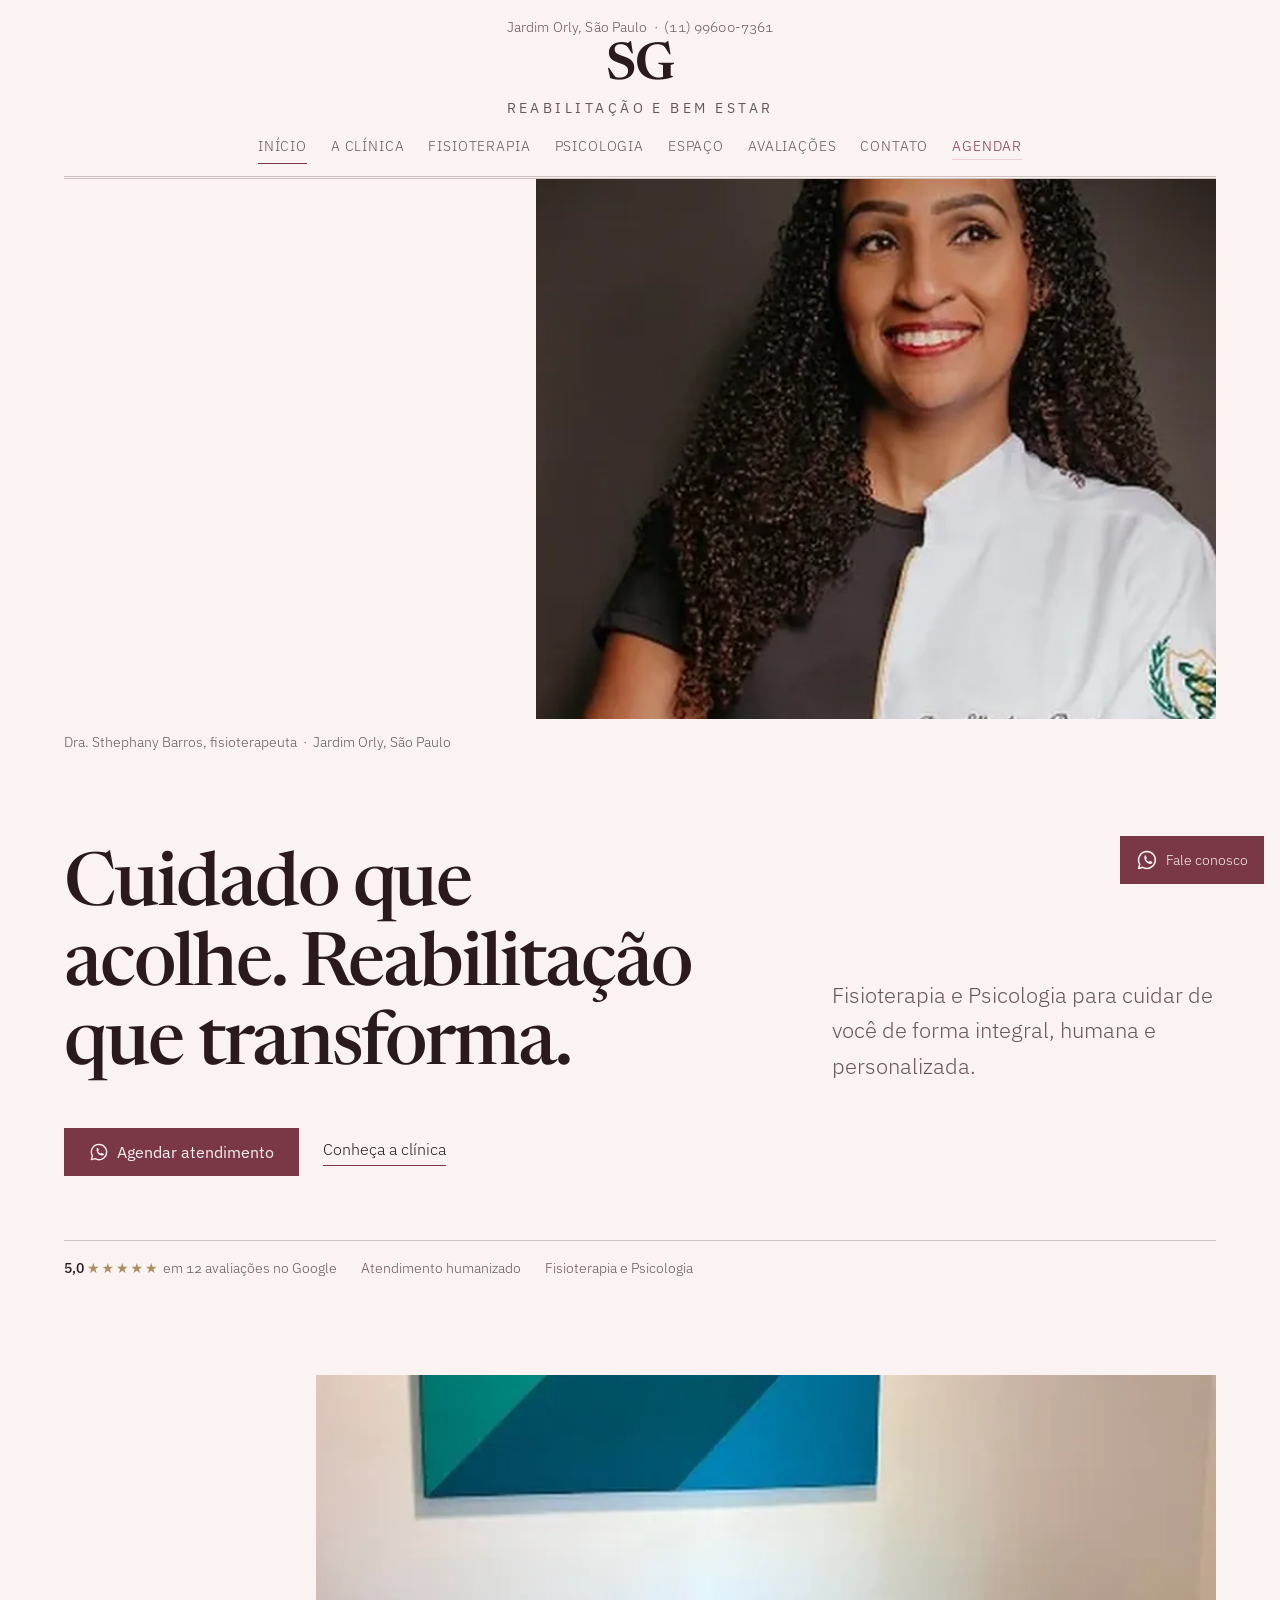
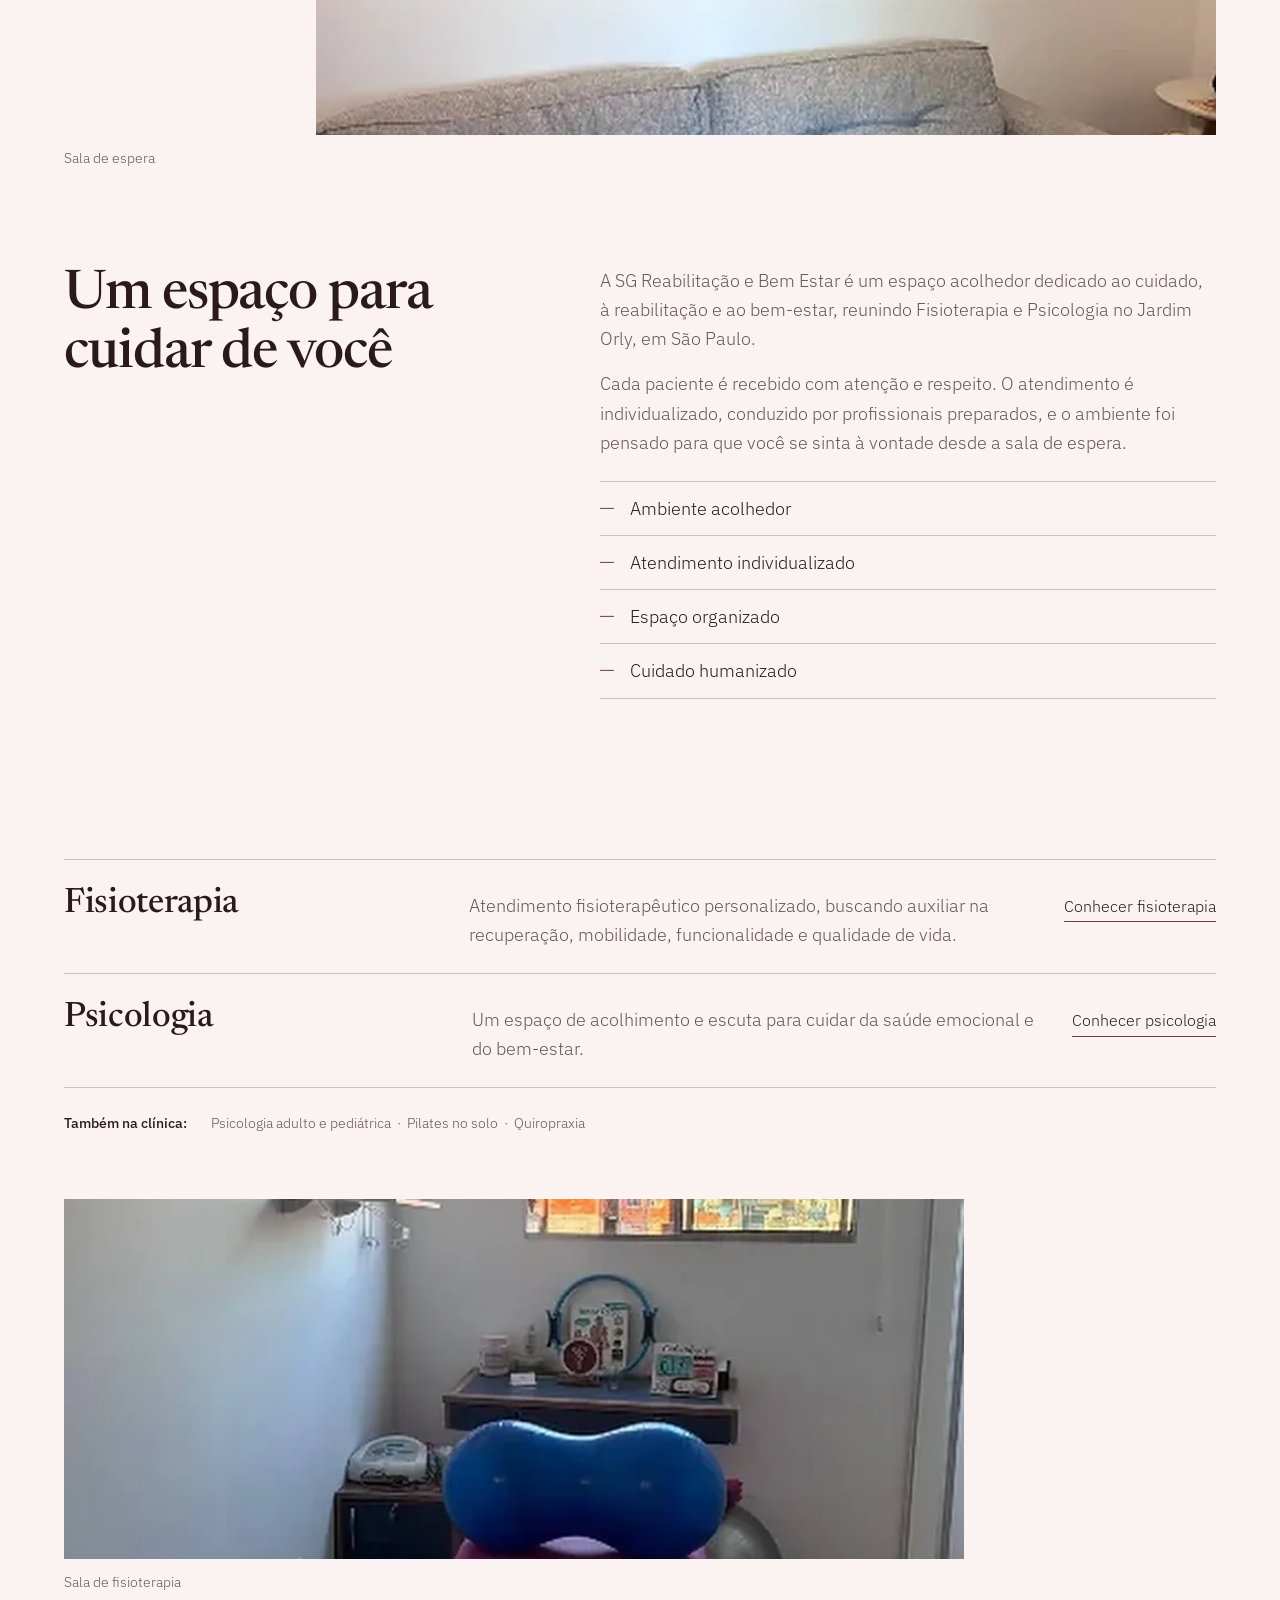
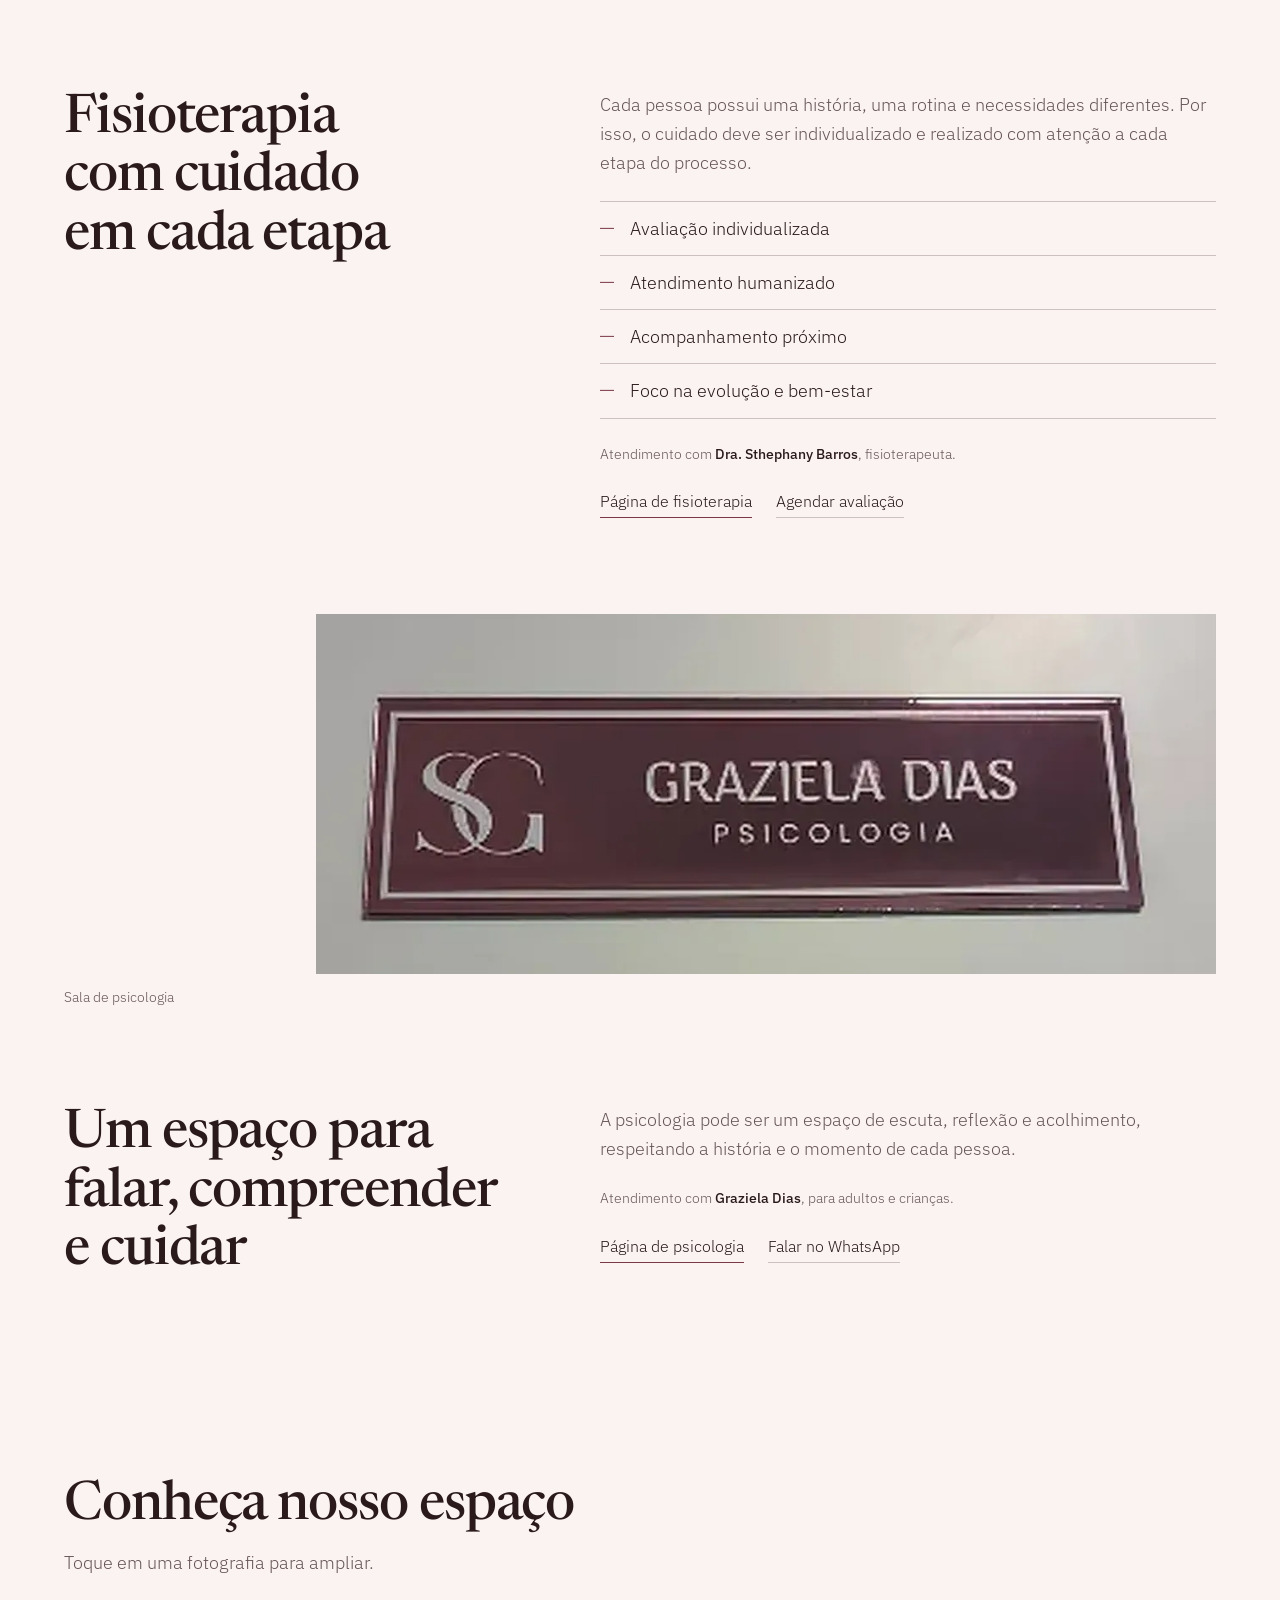
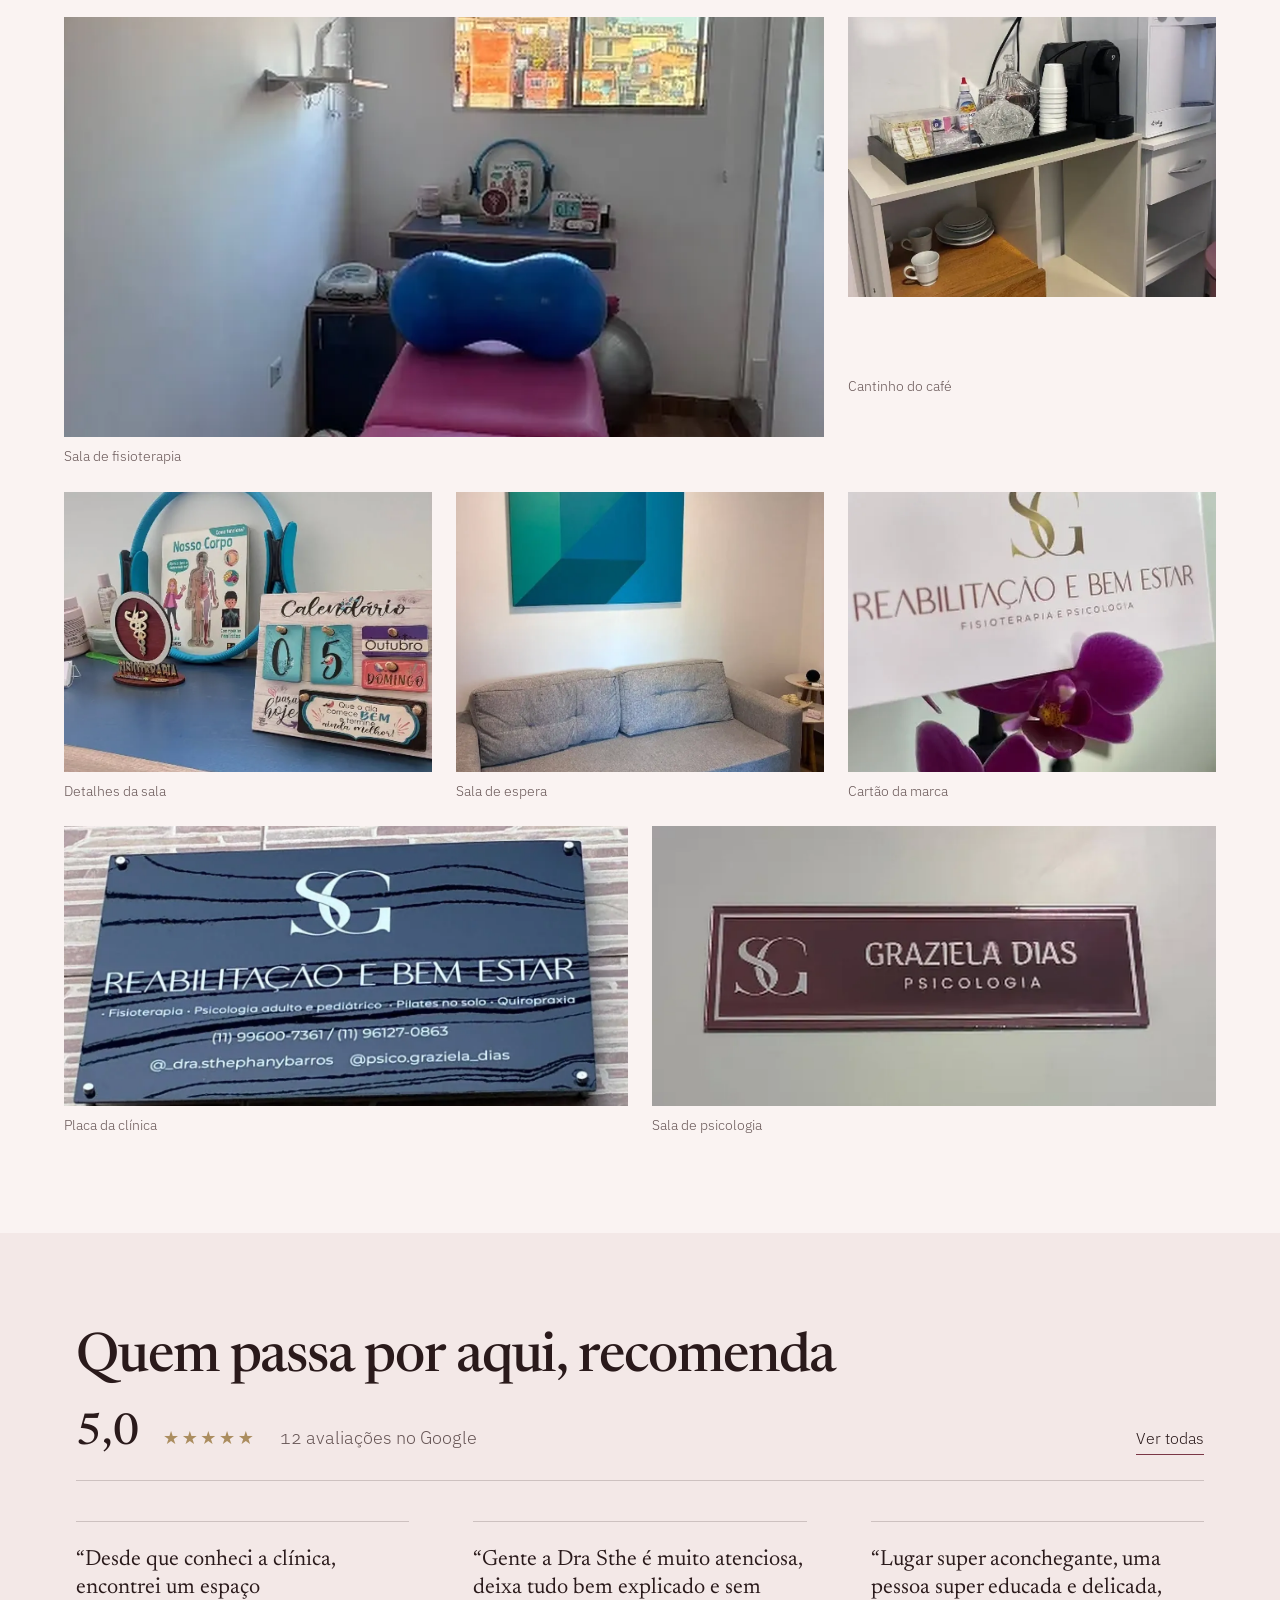
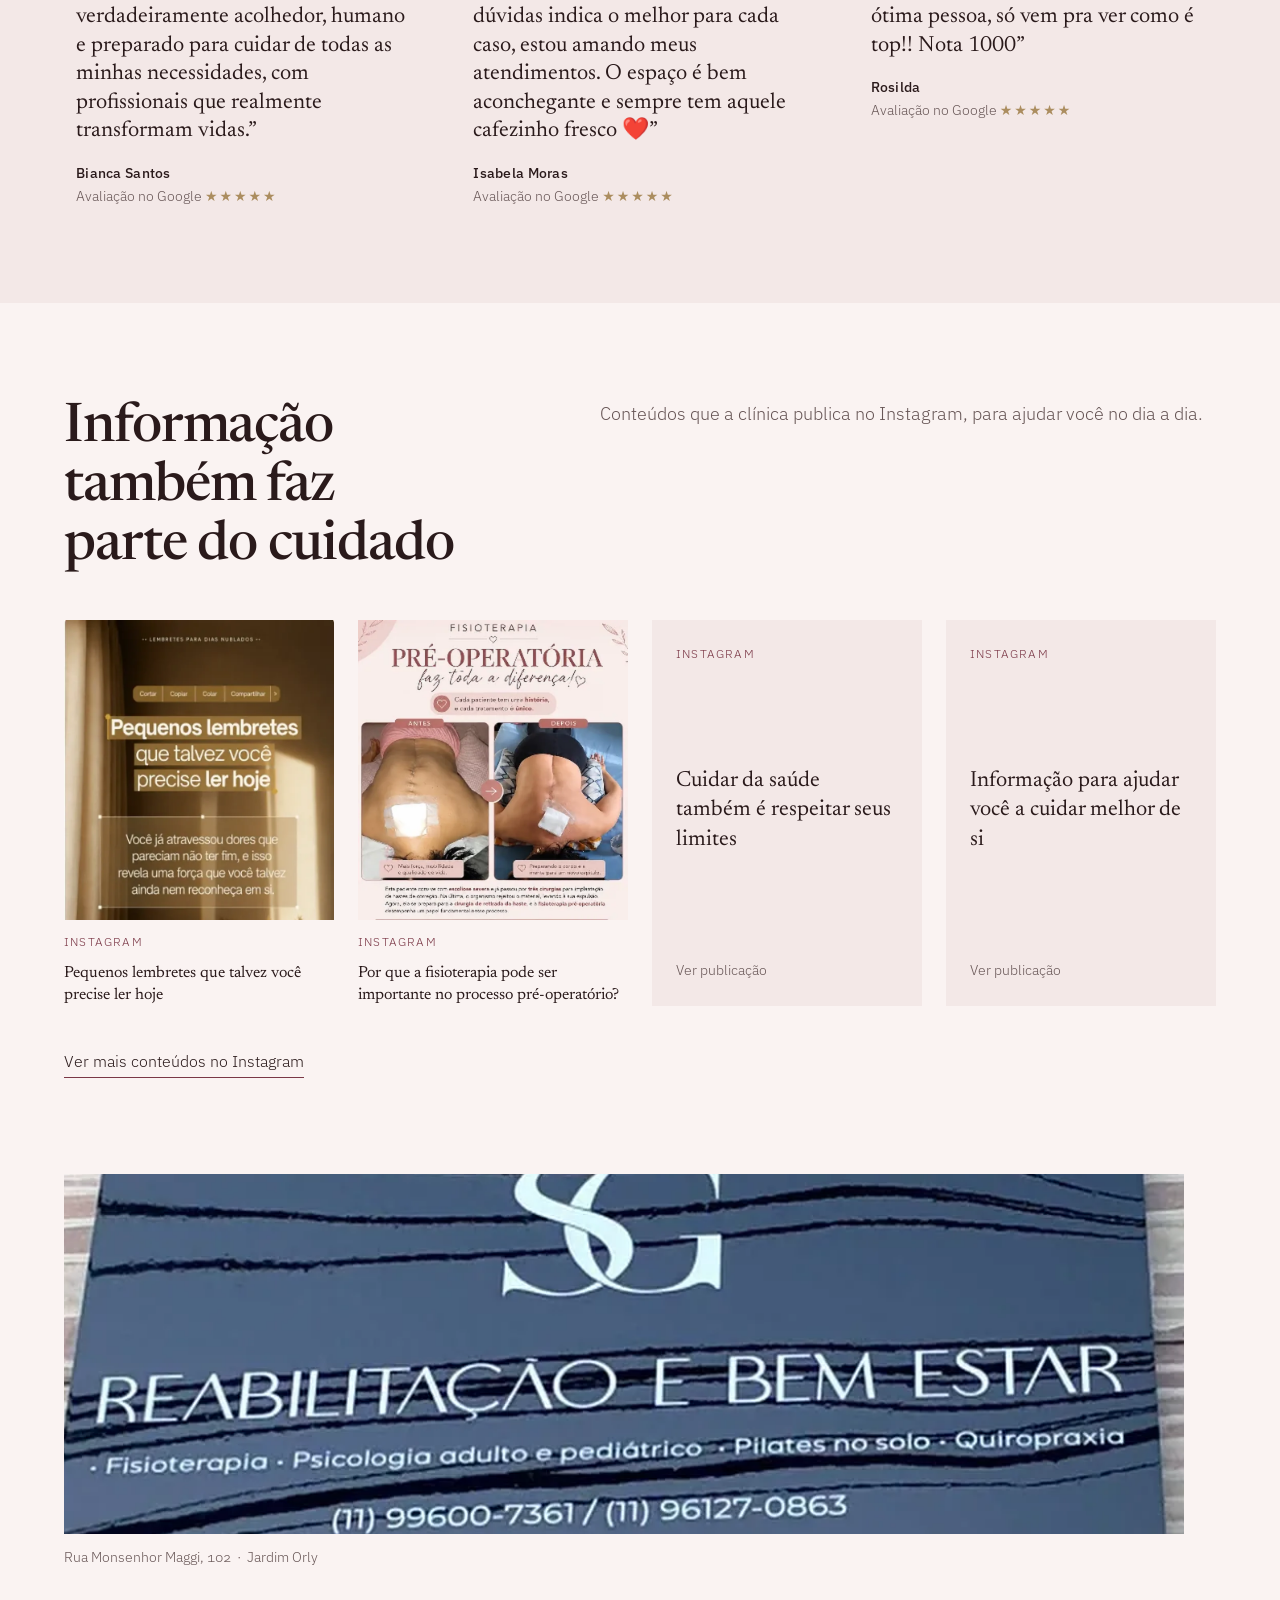
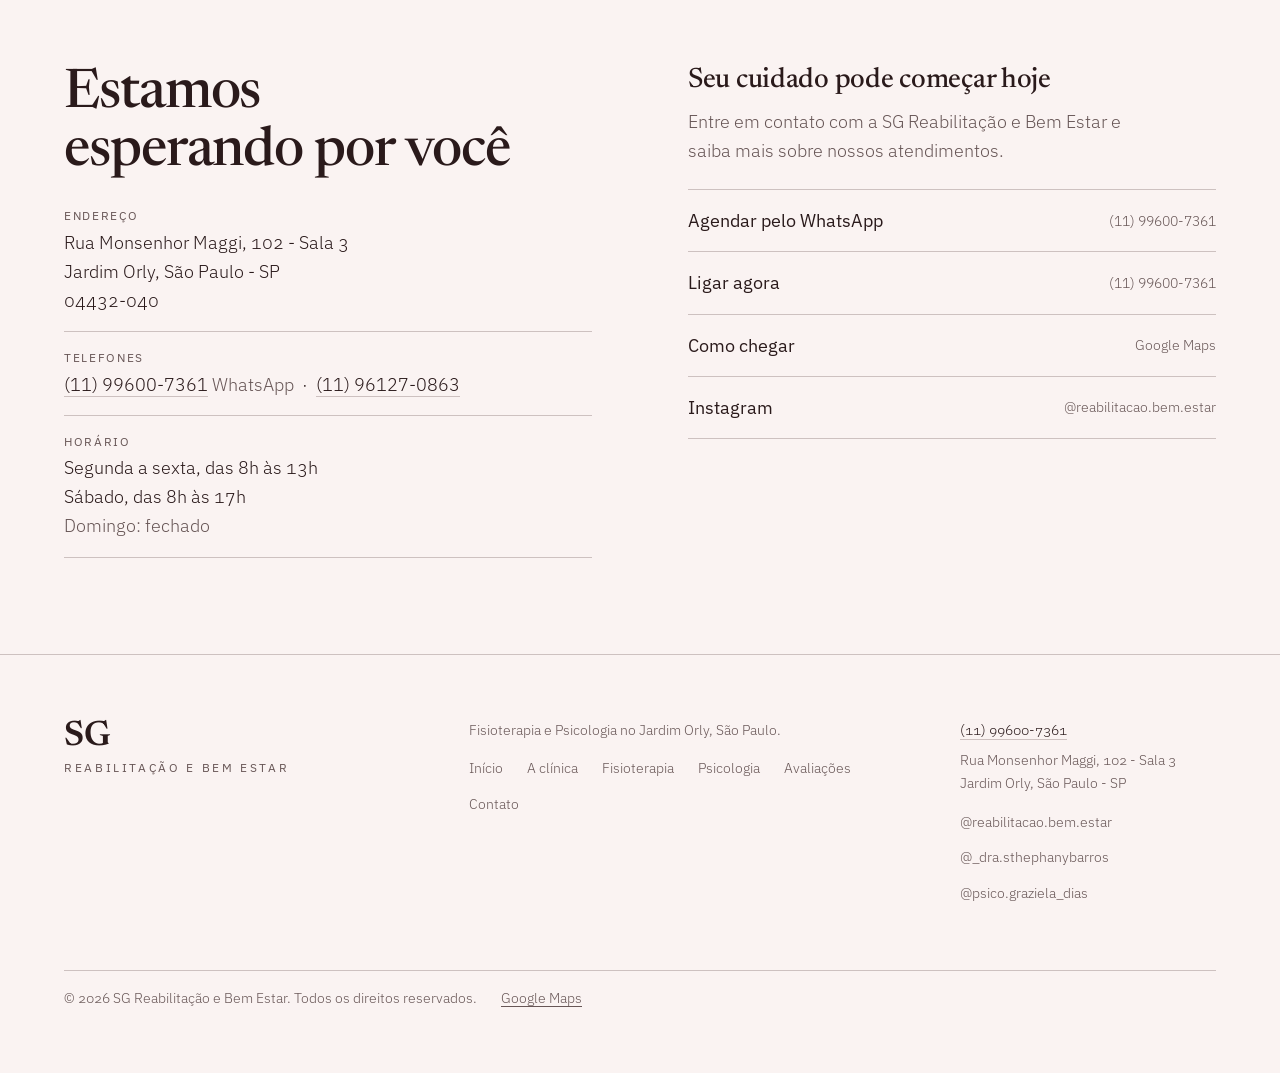
==== commit ac0b2a09: "Melhora a nitidez das fotos As fotos vinham de prints e eram esticadas 2x a 2,5x pelo navegador no d" ====
--- a/index.html
+++ b/index.html
@@ -99,7 +99,7 @@
 
   <!-- Fold 1 · fotografia -->
   <figure class="photo photo--hero enter" style="--i:1">
-    <span class="frame"><img src="imagens/dra-sthephany.webp" fetchpriority="high" alt="Dra. Sthephany Barros, fisioterapeuta da SG Reabilitação e Bem Estar, no Jardim Orly, São Paulo" width="335" height="419" decoding="async"></span>
+    <span class="frame"><img src="imagens/dra-sthephany.webp" fetchpriority="high" alt="Dra. Sthephany Barros, fisioterapeuta da SG Reabilitação e Bem Estar, no Jardim Orly, São Paulo" width="670" height="838" decoding="async"></span>
     <figcaption class="cap">
       Dra. Sthephany Barros, fisioterapeuta &nbsp;·&nbsp; Jardim Orly, São Paulo
     </figcaption>
@@ -124,7 +124,7 @@
 
   <!-- Fold 3 · fotografia -->
   <figure class="photo photo--band photo--right">
-    <span class="frame"><img src="imagens/sofa.webp" alt="Sala de espera da SG Reabilitação e Bem Estar, com sofá cinza e quadro na parede" width="447" height="390" loading="lazy" decoding="async"></span>
+    <span class="frame"><img src="imagens/sofa.webp" alt="Sala de espera da SG Reabilitação e Bem Estar, com sofá cinza e quadro na parede" width="894" height="780" loading="lazy" decoding="async"></span>
     <figcaption class="cap">Sala de espera</figcaption>
   </figure>
 
@@ -165,7 +165,7 @@
 
   <!-- Fold 6 · fotografia -->
   <figure class="photo photo--band">
-    <span class="frame"><img src="imagens/sala-fisio.webp" alt="Sala de fisioterapia da SG Reabilitação e Bem Estar, com maca, bola suíça e equipamentos" width="449" height="386" loading="lazy" decoding="async"></span>
+    <span class="frame"><img src="imagens/sala-fisio.webp" alt="Sala de fisioterapia da SG Reabilitação e Bem Estar, com maca, bola suíça e equipamentos" width="898" height="772" loading="lazy" decoding="async"></span>
     <figcaption class="cap">Sala de fisioterapia</figcaption>
   </figure>
 
@@ -192,7 +192,7 @@
 
   <!-- Fold 8 · fotografia -->
   <figure class="photo photo--band photo--right">
-    <span class="frame"><img src="imagens/placa-graziela.webp" alt="Placa na porta da sala de psicologia: SG, Graziela Dias, Psicologia" width="390" height="210" loading="lazy" decoding="async"></span>
+    <span class="frame"><img src="imagens/placa-graziela.webp" alt="Placa na porta da sala de psicologia: SG, Graziela Dias, Psicologia" width="1170" height="630" loading="lazy" decoding="async"></span>
     <figcaption class="cap">Sala de psicologia</figcaption>
   </figure>
 
@@ -217,31 +217,31 @@
     <p class="muted" style="margin-top:var(--space-sm);max-width:44ch">Toque em uma fotografia para ampliar.</p>
     <div class="plates" style="margin-top:var(--space-xl)">
       <button class="plate" type="button" data-cap="Sala de fisioterapia">
-        <img src="imagens/sala-fisio.webp" alt="Sala de fisioterapia com maca, bola suíça e equipamentos" width="449" height="386" loading="lazy" decoding="async">
+        <img src="imagens/sala-fisio.webp" alt="Sala de fisioterapia com maca, bola suíça e equipamentos" width="898" height="772" loading="lazy" decoding="async">
         <figcaption>Sala de fisioterapia</figcaption>
       </button>
       <button class="plate" type="button" data-cap="Cantinho do café">
-        <img src="imagens/cafe.webp" alt="Cantinho do café da clínica, com máquina de café, xícaras e purificador de água" width="449" height="391" loading="lazy" decoding="async">
+        <img src="imagens/cafe.webp" alt="Cantinho do café da clínica, com máquina de café, xícaras e purificador de água" width="898" height="782" loading="lazy" decoding="async">
         <figcaption>Cantinho do café</figcaption>
       </button>
       <button class="plate" type="button" data-cap="Detalhes da sala">
-        <img src="imagens/detalhes.webp" alt="Detalhes da sala: anel de pilates, livro sobre o corpo humano e calendário decorativo" width="447" height="390" loading="lazy" decoding="async">
+        <img src="imagens/detalhes.webp" alt="Detalhes da sala: anel de pilates, livro sobre o corpo humano e calendário decorativo" width="894" height="780" loading="lazy" decoding="async">
         <figcaption>Detalhes da sala</figcaption>
       </button>
       <button class="plate" type="button" data-cap="Sala de espera">
-        <img src="imagens/sofa.webp" alt="Sala de espera com sofá cinza e quadro em tons de azul e verde" width="447" height="390" loading="lazy" decoding="async">
+        <img src="imagens/sofa.webp" alt="Sala de espera com sofá cinza e quadro em tons de azul e verde" width="894" height="780" loading="lazy" decoding="async">
         <figcaption>Sala de espera</figcaption>
       </button>
       <button class="plate" type="button" data-cap="Cartão da marca">
-        <img src="imagens/logo-orquidea.webp" alt="Cartão com o logotipo da SG Reabilitação e Bem Estar ao lado de orquídeas" width="335" height="419" loading="lazy" decoding="async">
+        <img src="imagens/logo-orquidea.webp" alt="Cartão com o logotipo da SG Reabilitação e Bem Estar ao lado de orquídeas" width="670" height="838" loading="lazy" decoding="async">
         <figcaption>Cartão da marca</figcaption>
       </button>
       <button class="plate" type="button" data-cap="Placa da clínica">
-        <img src="imagens/fachada.webp" alt="Placa da SG Reabilitação e Bem Estar na fachada, com os atendimentos e os telefones" width="600" height="305" loading="lazy" decoding="async">
+        <img src="imagens/fachada.webp" alt="Placa da SG Reabilitação e Bem Estar na fachada, com os atendimentos e os telefones" width="1200" height="610" loading="lazy" decoding="async">
         <figcaption>Placa da clínica</figcaption>
       </button>
       <button class="plate" type="button" data-cap="Sala de psicologia">
-        <img src="imagens/placa-graziela.webp" alt="Placa da sala de psicologia de Graziela Dias" width="390" height="210" loading="lazy" decoding="async">
+        <img src="imagens/placa-graziela.webp" alt="Placa da sala de psicologia de Graziela Dias" width="1170" height="630" loading="lazy" decoding="async">
         <figcaption>Sala de psicologia</figcaption>
       </button>
     </div>
@@ -282,12 +282,12 @@
     </div>
     <div class="posts" style="margin-top:var(--space-xl)">
       <a class="post" data-instagram href="https://www.instagram.com/reabilitacao.bem.estar/" target="_blank" rel="noopener">
-        <img src="imagens/post-lembretes.webp" alt="Publicação “Pequenos lembretes que talvez você precise ler hoje”" width="337" height="441" loading="lazy" decoding="async">
+        <img src="imagens/post-lembretes.webp" alt="Publicação “Pequenos lembretes que talvez você precise ler hoje”" width="674" height="882" loading="lazy" decoding="async">
         <span class="n">Instagram</span>
         <span class="post__title">Pequenos lembretes que talvez você precise ler hoje</span>
       </a>
       <a class="post" data-instagram href="https://www.instagram.com/reabilitacao.bem.estar/" target="_blank" rel="noopener">
-        <img src="imagens/post-preop.webp" alt="Publicação sobre fisioterapia pré-operatória" width="335" height="441" loading="lazy" decoding="async">
+        <img src="imagens/post-preop.webp" alt="Publicação sobre fisioterapia pré-operatória" width="670" height="882" loading="lazy" decoding="async">
         <span class="n">Instagram</span>
         <span class="post__title">Por que a fisioterapia pode ser importante no processo pré-operatório?</span>
       </a>
@@ -307,7 +307,7 @@
 
   <!-- Fold 13 · fotografia -->
   <figure class="photo photo--band photo--wide">
-    <span class="frame"><img src="imagens/fachada.webp" alt="Fachada da SG Reabilitação e Bem Estar na Rua Monsenhor Maggi, Jardim Orly" width="600" height="305" loading="lazy" decoding="async"></span>
+    <span class="frame"><img src="imagens/fachada.webp" alt="Fachada da SG Reabilitação e Bem Estar na Rua Monsenhor Maggi, Jardim Orly" width="1200" height="610" loading="lazy" decoding="async"></span>
     <figcaption class="cap">Rua Monsenhor Maggi, 102 &nbsp;·&nbsp; Jardim Orly</figcaption>
   </figure>
 
